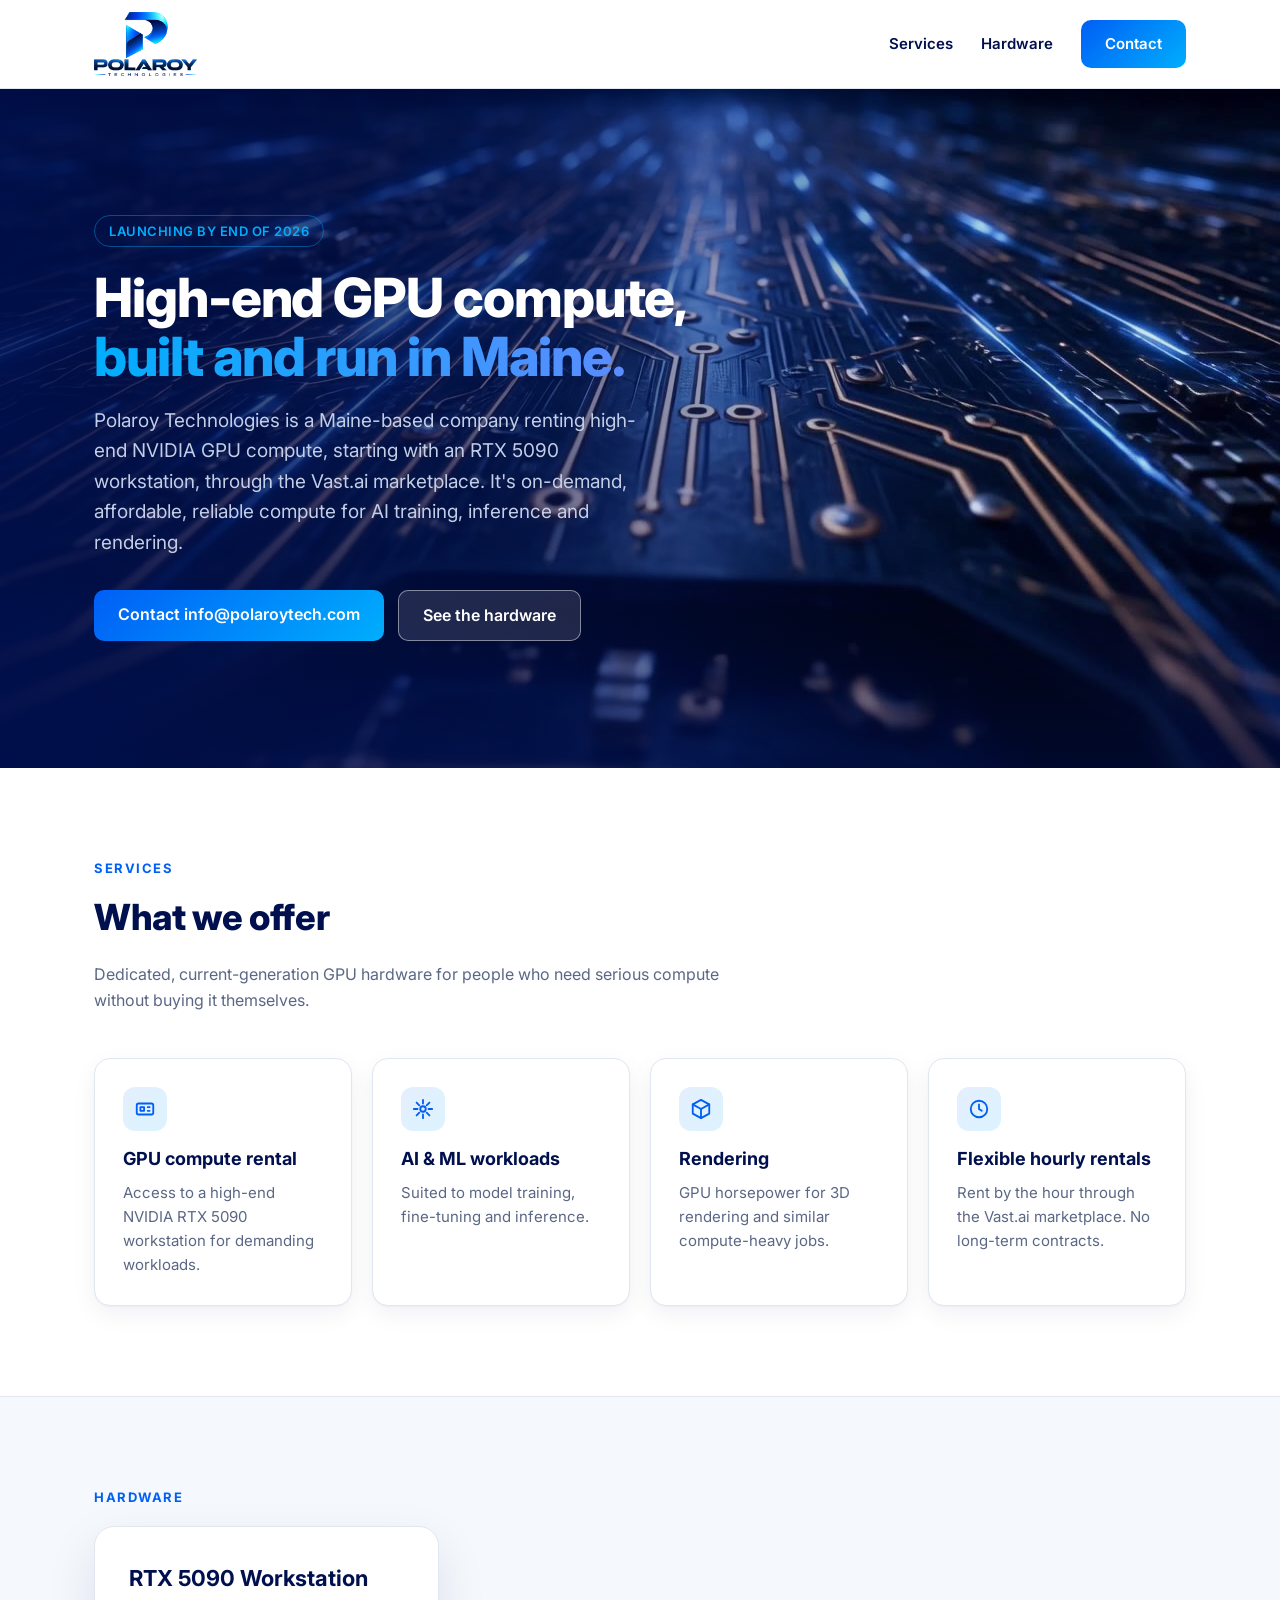
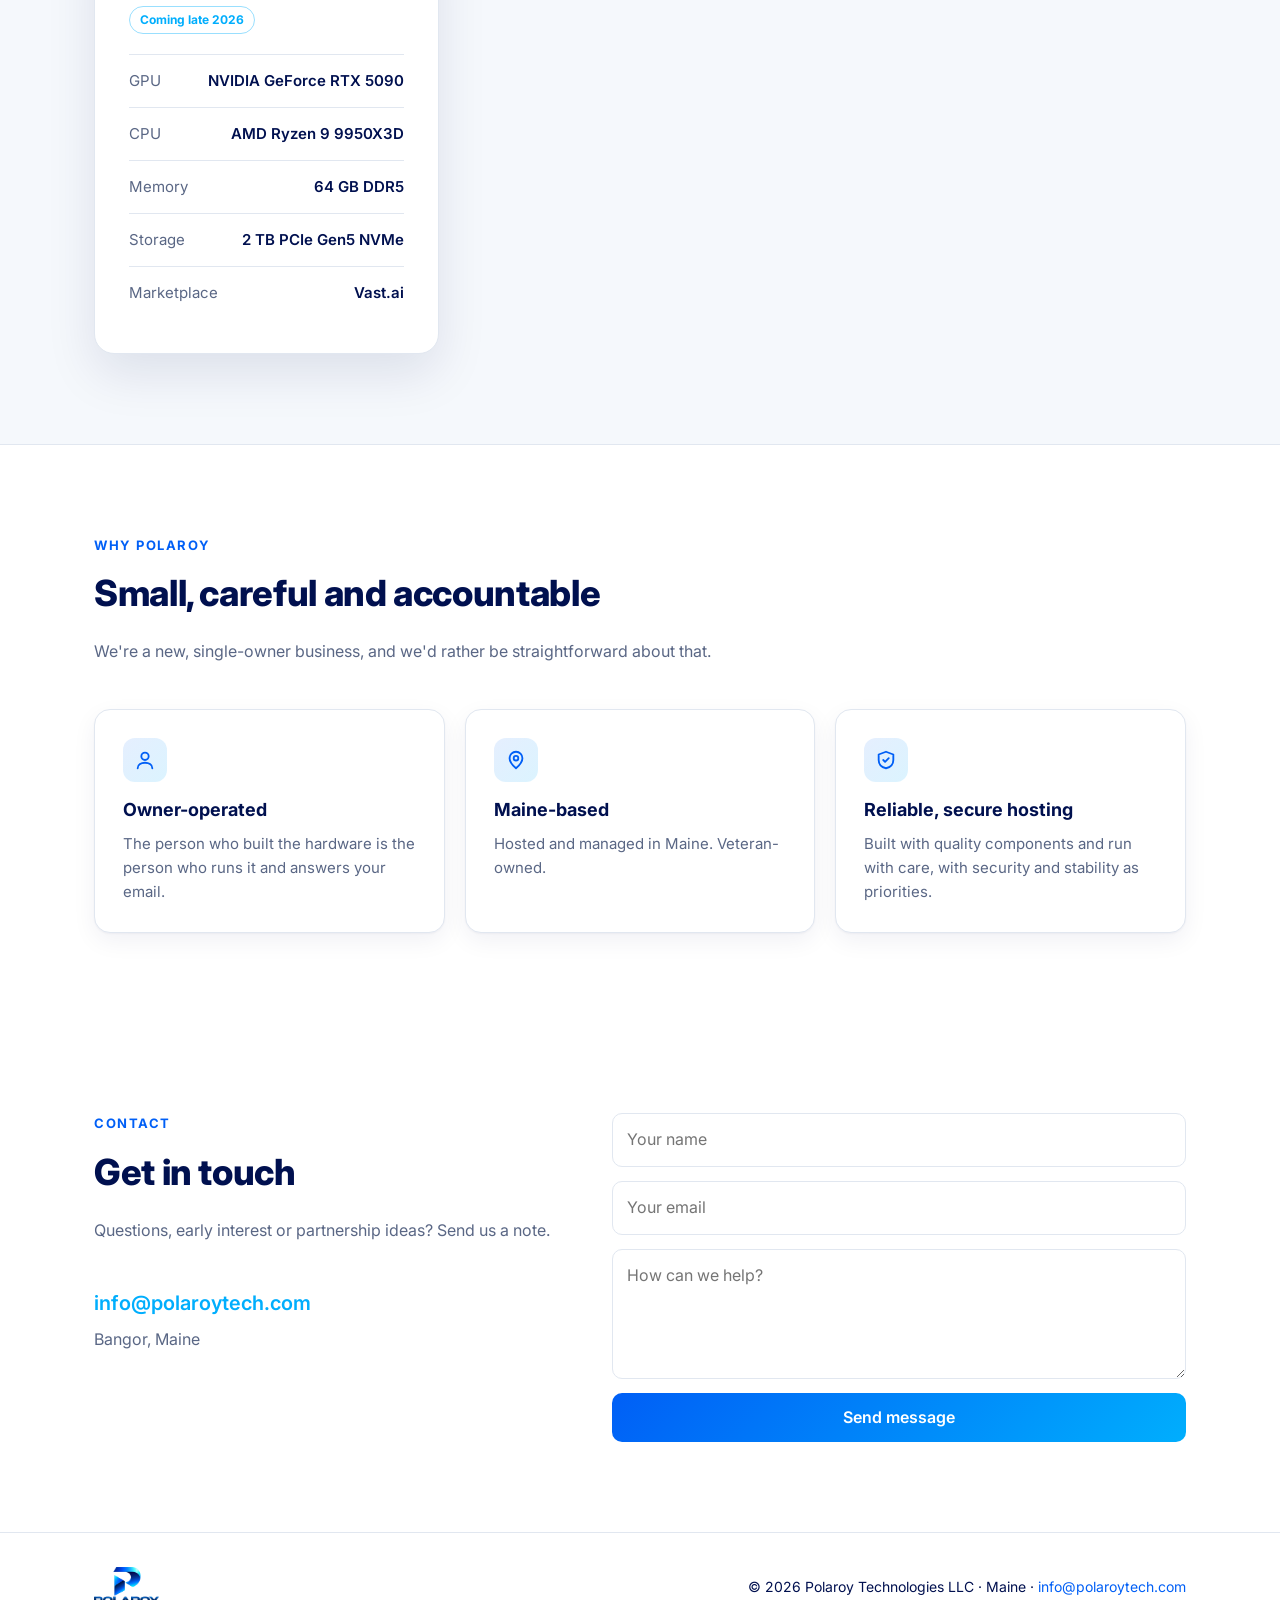
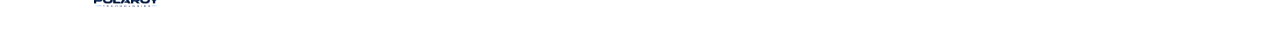
==== index.html @ cebc5dff "Update Polaroy site layout and add original logo. Refresh the header, mobile hero, and Maine copy, a" ====
<!DOCTYPE html><html lang="en"><head><meta charset="utf-8"><meta name="viewport" content="width=device-width,initial-scale=1">
<title>Polaroy Technologies | GPU Compute Rental, Bangor, Maine</title>
<meta name="description" content="Polaroy Technologies LLC rents high-end NVIDIA GPU compute through Vast.ai. Launching late 2026. Bangor, Maine.">
<link rel="icon" type="image/png" href="favicon.png">
<link href="https://fonts.googleapis.com/css2?family=Inter:wght@400;500;600;700;800&display=swap" rel="stylesheet">
<style>
:root{--navy:#00104F;--blue:#005FF6;--cyan:#00AEFD;--bg:#FFFFFF;--alt:#F5F8FC;--panel:#FFFFFF;--line:#E1E7F0;--text:#1A2440;--muted:#5A6785;--shadow:0 1px 2px rgba(0,16,79,.04),0 8px 24px rgba(0,16,79,.06)}
*{box-sizing:border-box;margin:0;padding:0}html{scroll-behavior:smooth}
body{font-family:Inter,system-ui,-apple-system,Segoe UI,Roboto,sans-serif;background:var(--bg);color:var(--text);line-height:1.6}
a{color:var(--cyan);text-decoration:none}.wrap{max-width:1140px;margin:0 auto;padding:0 24px}
header{background:#fff;position:sticky;top:0;z-index:10;box-shadow:0 2px 20px rgba(0,0,0,.3)}
header .wrap{display:flex;align-items:center;justify-content:space-between;height:88px}
header img{height:64px;width:auto;display:block}nav a{color:var(--navy);font-weight:600;margin-left:28px;font-size:15px}
nav a.btn{color:#fff}
.btn{display:inline-block;background:linear-gradient(135deg,var(--blue),var(--cyan));color:#fff;padding:12px 24px;border-radius:10px;font-weight:600}
.btn.ghost{background:transparent;border:1px solid var(--line);color:var(--text)}


.pill{display:inline-block;border:1px solid rgba(0,174,253,.4);color:var(--cyan);border-radius:99px;padding:5px 14px;font-size:13px;font-weight:600;letter-spacing:.04em;margin-bottom:22px}
h1{font-size:54px;line-height:1.08;font-weight:800;letter-spacing:-.02em;margin-bottom:20px}
h1 span{background:linear-gradient(90deg,var(--cyan),#5b8cff);-webkit-background-clip:text;background-clip:text;color:transparent}
.lead{font-size:19px;color:var(--muted);max-width:560px;margin-bottom:32px}.ctas{display:flex;gap:14px;flex-wrap:wrap}
.logocard{background:#fff;border-radius:24px;padding:40px;box-shadow:0 30px 80px rgba(0,95,246,.25)}.logocard img{width:100%;display:block}
section{padding:90px 0}.eyebrow{color:var(--blue);font-weight:700;font-size:13px;letter-spacing:.12em;text-transform:uppercase;margin-bottom:10px}
h2{color:var(--navy);font-size:36px;font-weight:800;letter-spacing:-.01em;margin-bottom:16px}.sub{color:var(--muted);max-width:640px;margin-bottom:44px}
.grid{display:grid;grid-template-columns:repeat(4,1fr);gap:20px}.grid3{grid-template-columns:repeat(3,1fr)}
.card{background:var(--panel);border:1px solid var(--line);border-radius:16px;padding:28px;box-shadow:var(--shadow)}
.card h3{color:var(--navy);font-size:18px;margin:14px 0 8px}.card p{color:var(--muted);font-size:15px}
.ico{width:44px;height:44px;border-radius:12px;background:linear-gradient(135deg,rgba(0,95,246,.10),rgba(0,174,253,.14));display:grid;place-items:center}
.ico svg{width:22px;height:22px;stroke:var(--blue);fill:none;stroke-width:2;stroke-linecap:round;stroke-linejoin:round}
.alt{background:var(--alt);border-top:1px solid var(--line);border-bottom:1px solid var(--line)}
.fleet{display:grid;grid-template-columns:repeat(auto-fill,minmax(340px,1fr));gap:28px;margin-top:18px}.spec{display:grid;grid-template-columns:.9fr 1.1fr;gap:48px;align-items:center}
.speccard{background:#fff;border:1px solid var(--line);border-radius:20px;padding:34px;box-shadow:0 20px 50px rgba(0,16,79,.10)}
.speccard .top{display:flex;flex-wrap:wrap;gap:10px;justify-content:space-between;align-items:center;margin-bottom:20px}
.speccard h3{font-size:22px}.tag{font-size:12px;font-weight:700;color:var(--cyan);border:1px solid rgba(0,174,253,.4);padding:3px 10px;border-radius:99px}
.row{display:flex;justify-content:space-between;padding:14px 0;border-top:1px solid var(--line);font-size:15px}.row b{font-weight:600}.row span{color:var(--muted)}
.about{display:grid;grid-template-columns:1fr 1fr;gap:48px}.about p{color:var(--muted);margin-bottom:14px}
.contact{display:grid;grid-template-columns:.9fr 1.1fr;gap:48px}
form{display:grid;gap:14px}input,textarea{width:100%;background:var(--panel);border:1px solid var(--line);color:var(--text);border-radius:10px;padding:13px 14px;font:inherit}
textarea{min-height:130px;resize:vertical}input:focus,textarea:focus{outline:none;border-color:var(--cyan)}
button{border:0;cursor:pointer;font:inherit}
footer{background:#fff;color:var(--navy);padding:34px 0}footer .wrap{display:flex;justify-content:space-between;align-items:center;gap:20px;flex-wrap:wrap}
footer img{height:40px}footer p{font-size:14px}footer a{color:var(--blue)}
@media(max-width:900px){.spec,.about,.contact{grid-template-columns:1fr}.grid{grid-template-columns:1fr 1fr}.logocard{max-width:420px}h1{font-size:40px}nav a:not(.btn){display:none}}
@media(max-width:560px){.grid,.grid3{grid-template-columns:1fr}h1{font-size:34px}h2{color:var(--navy);font-size:28px}section{padding:64px 0}header img{height:52px}.logocard{padding:26px}footer .wrap{flex-direction:column;text-align:center}}
.hero{position:relative;overflow:hidden;min-height:680px;display:flex;align-items:center;padding:80px 0;background:#050B1F}
.hv{position:absolute;inset:0;width:100%;height:100%;object-fit:cover;object-position:70% center}
.ov{position:absolute;inset:0;background:linear-gradient(90deg,rgba(5,11,31,.96) 0%,rgba(5,11,31,.82) 38%,rgba(5,11,31,.25) 75%,rgba(5,11,31,.1)),linear-gradient(0deg,#050B1F 0%,transparent 25%)}
.hc{position:relative;z-index:1;width:100%}.hc .lead{color:#C3CEE6}.hc h1{max-width:640px}
.logochip{display:table;background:#fff;border-radius:14px;padding:10px 16px;margin-bottom:22px;box-shadow:0 10px 30px rgba(0,0,0,.35)}.logochip img{height:56px;display:block}
.btn.ghost{background:rgba(5,11,31,.4)}
@media(max-width:900px){.hero{min-height:620px}.ov{background:linear-gradient(0deg,rgba(5,11,31,.97) 0%,rgba(5,11,31,.85) 55%,rgba(5,11,31,.45) 100%)}}
@media(max-width:560px){.hero{min-height:640px;align-items:flex-end;padding:56px 0 48px}.logochip img{height:44px}}
.btn.ghost{border-color:var(--line);color:var(--navy);background:#fff}
.hero .btn.ghost{background:rgba(255,255,255,.12);border-color:rgba(255,255,255,.45);color:#fff}
.hero h1{color:#fff}.hero{color:#fff}
.logochip{background:transparent;box-shadow:none;padding:0}
.speccard h3{color:var(--navy)}.row b{color:var(--navy)}
input,textarea{background:#fff}footer{border-top:1px solid var(--line)}header{box-shadow:0 1px 0 var(--line),0 4px 20px rgba(0,16,79,.05)}
.ov{background:linear-gradient(90deg,rgba(0,16,79,.88) 0%,rgba(0,16,79,.6) 40%,rgba(0,16,79,.1) 80%),linear-gradient(0deg,rgba(0,16,79,.5) 0%,transparent 30%)!important}
@media(max-width:900px){.ov{background:linear-gradient(0deg,rgba(0,16,79,.92) 0%,rgba(0,16,79,.7) 60%,rgba(0,16,79,.35) 100%)!important}}
@media(max-width:760px){header .wrap{height:72px}header img{height:52px}
.hero{display:block;min-height:0;padding:0;background:#050B1F}
.hv{position:relative;inset:auto;display:block;width:100%;height:auto;aspect-ratio:16/9;object-position:center}
.ov{display:none!important}.hero>.wrap,.hero .wrap{position:relative;padding-top:32px;padding-bottom:44px}}
</style></head><body>
<header><div class="wrap"><a href="#top"><img src="polaroy_logo_tight.png" alt="Polaroy Technologies"></a>
<nav><a href="#services">Services</a><a href="#hardware">Hardware</a><a class="btn" href="#contact">Contact</a></nav></div></header>
<main id="top">
<section class="hero"><video class="hv" autoplay muted loop playsinline preload="auto" poster="media/hero_electron.jpg" aria-hidden="true"><source src="media/hero_electron.mp4" type="video/mp4"></video><div class="ov"></div>
<div class="wrap hc">
<div class="pill">LAUNCHING BY END OF 2026</div>
<h1>High-end GPU compute, <span>built and run in Maine.</span></h1>
<p class="lead">Polaroy Technologies is a Maine-based company renting high-end NVIDIA GPU compute, starting with an RTX 5090 workstation, through the Vast.ai marketplace. It's on-demand, affordable, reliable compute for AI training, inference and rendering.</p>
<div class="ctas"><a class="btn" href="mailto:info@polaroytech.com?subject=Polaroy%20GPU%20compute%20inquiry">Contact info@polaroytech.com</a><a class="btn ghost" href="#hardware">See the hardware</a></div>
</div></section>

<section id="services"><div class="wrap"><div class="eyebrow">Services</div><h2>What we offer</h2>
<p class="sub">Dedicated, current-generation GPU hardware for people who need serious compute without buying it themselves.</p>
<div class="grid">
<div class="card"><div class="ico"><svg viewBox="0 0 24 24"><rect x="3" y="6" width="18" height="12" rx="2"/><path d="M7 10h4v4H7zM15 10h2M15 14h2"/></svg></div><h3>GPU compute rental</h3><p>Access to a high-end NVIDIA RTX 5090 workstation for demanding workloads.</p></div>
<div class="card"><div class="ico"><svg viewBox="0 0 24 24"><circle cx="12" cy="12" r="3"/><path d="M12 2v4M12 18v4M2 12h4M18 12h4M5 5l3 3M16 16l3 3M5 19l3-3M16 8l3-3"/></svg></div><h3>AI &amp; ML workloads</h3><p>Suited to model training, fine-tuning and inference.</p></div>
<div class="card"><div class="ico"><svg viewBox="0 0 24 24"><path d="M12 2l9 5v10l-9 5-9-5V7z"/><path d="M12 22V12M21 7l-9 5-9-5"/></svg></div><h3>Rendering</h3><p>GPU horsepower for 3D rendering and similar compute-heavy jobs.</p></div>
<div class="card"><div class="ico"><svg viewBox="0 0 24 24"><circle cx="12" cy="12" r="9"/><path d="M12 7v5l3 2"/></svg></div><h3>Flexible hourly rentals</h3><p>Rent by the hour through the Vast.ai marketplace. No long-term contracts.</p></div>
</div></div></section>

<section id="hardware" class="alt"><div class="wrap"><div class="eyebrow">Hardware</div>
<!-- FLEET: copy one .speccard block to add another machine -->
<div class="fleet">
<div class="speccard"><div class="top"><h3>RTX 5090 Workstation</h3><span class="tag">Coming late 2026</span></div>
<div class="row"><span>GPU</span><b>NVIDIA GeForce RTX 5090</b></div>
<div class="row"><span>CPU</span><b>AMD Ryzen 9 9950X3D</b></div>
<div class="row"><span>Memory</span><b>64 GB DDR5</b></div>
<div class="row"><span>Storage</span><b>2 TB PCIe Gen5 NVMe</b></div>
<div class="row"><span>Marketplace</span><b>Vast.ai</b></div></div>
</div></div></section>

<section><div class="wrap"><div class="eyebrow">Why Polaroy</div><h2>Small, careful and accountable</h2><p class="sub">We're a new, single-owner business, and we'd rather be straightforward about that.</p>
<div class="grid grid3">
<div class="card"><div class="ico"><svg viewBox="0 0 24 24"><circle cx="12" cy="8" r="4"/><path d="M4 21c0-4 4-6 8-6s8 2 8 6"/></svg></div><h3>Owner-operated</h3><p>The person who built the hardware is the person who runs it and answers your email.</p></div>
<div class="card"><div class="ico"><svg viewBox="0 0 24 24"><path d="M12 21s-7-6-7-11a7 7 0 0114 0c0 5-7 11-7 11z"/><circle cx="12" cy="10" r="2.5"/></svg></div><h3>Maine-based</h3><p>Hosted and managed in Maine. Veteran-owned.</p></div>
<div class="card"><div class="ico"><svg viewBox="0 0 24 24"><path d="M12 3l8 3v6c0 5-3.5 8-8 9-4.5-1-8-4-8-9V6z"/><path d="M9 12l2 2 4-4"/></svg></div><h3>Reliable, secure hosting</h3><p>Built with quality components and run with care, with security and stability as priorities.</p></div>
</div></div></section>


<section id="contact"><div class="wrap contact"><div><div class="eyebrow">Contact</div><h2>Get in touch</h2>
<p class="sub">Questions, early interest or partnership ideas? Send us a note.</p>
<p><a href="mailto:info@polaroytech.com" style="font-size:20px;font-weight:600">info@polaroytech.com</a></p>
<p style="color:var(--muted);margin-top:8px">Bangor, Maine</p></div>
<form id="cf"><input id="n" placeholder="Your name" required><input id="e" type="email" placeholder="Your email" required><textarea id="m" placeholder="How can we help?" required></textarea>
<button class="btn" type="submit">Send message</button></form></div></section>
</main>
<footer><div class="wrap"><img src="polaroy_logo_tight.png" alt="Polaroy Technologies"><p>© 2026 Polaroy Technologies LLC · Maine · <a href="mailto:info@polaroytech.com">info@polaroytech.com</a></p></div></footer>
<script>document.getElementById('cf').addEventListener('submit',function(ev){ev.preventDefault();var n=document.getElementById('n').value,e=document.getElementById('e').value,m=document.getElementById('m').value;
location.href='mailto:info@polaroytech.com?subject='+encodeURIComponent('Website inquiry from '+n)+'&body='+encodeURIComponent(m+'\n\n'+n+' ('+e+')');});</script>
<script>(function(){var v=document.querySelector('.hv');if(!v)return;v.muted=true;v.setAttribute('muted','');function go(){var p=v.play();if(p&&p.catch)p.catch(function(){});}function arm(){['touchstart','click','scroll'].forEach(function(e){window.addEventListener(e,function f(){go();window.removeEventListener(e,f);},{passive:true});});}var p=v.play&&v.play();if(p&&p.catch)p.catch(arm);else if(!p)arm();})();</script>
</body></html>
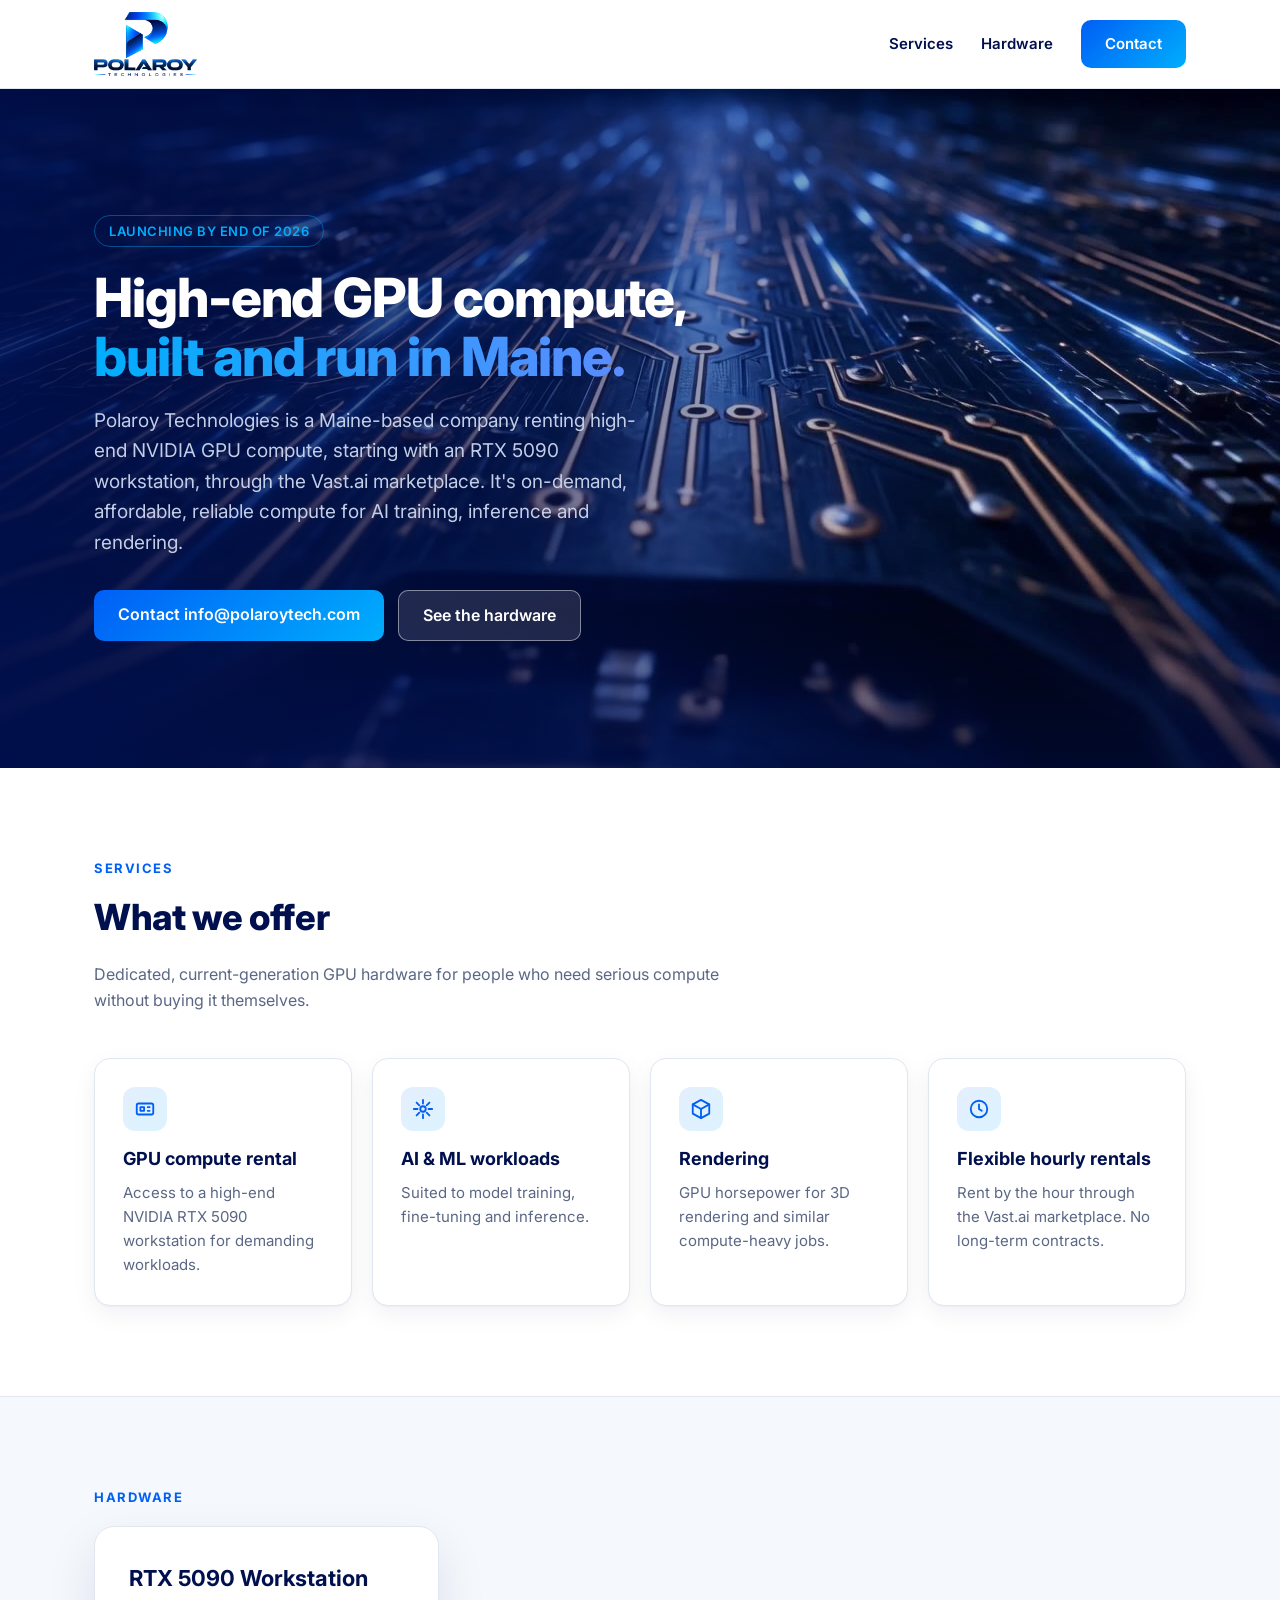
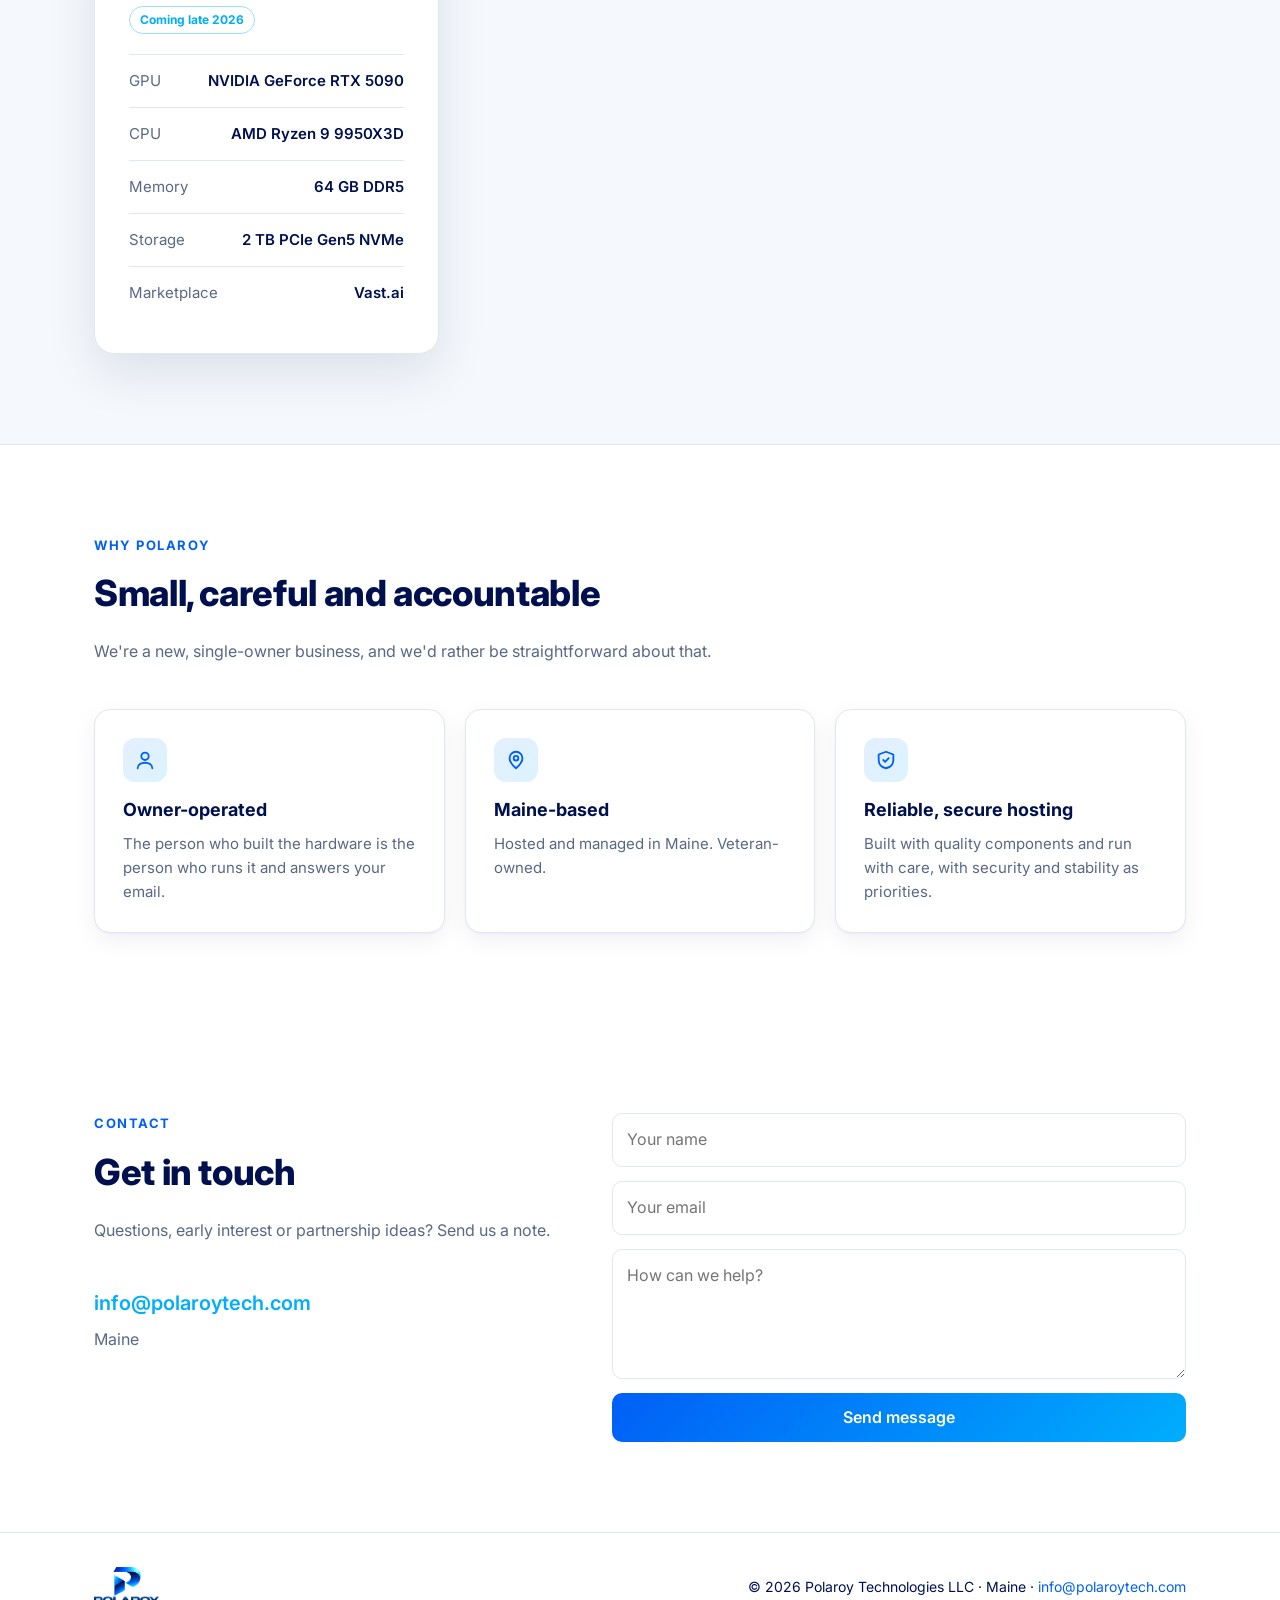
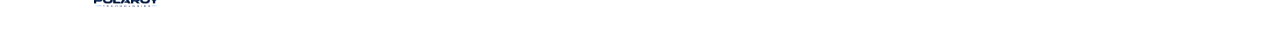
==== commit 736c6468: "Remove remaining Bangor mentions from the site. Drop Bangor from the page title, meta description, a" ====
--- a/index.html
+++ b/index.html
@@ -1,6 +1,6 @@
 <!DOCTYPE html><html lang="en"><head><meta charset="utf-8"><meta name="viewport" content="width=device-width,initial-scale=1">
-<title>Polaroy Technologies | GPU Compute Rental, Bangor, Maine</title>
-<meta name="description" content="Polaroy Technologies LLC rents high-end NVIDIA GPU compute through Vast.ai. Launching late 2026. Bangor, Maine.">
+<title>Polaroy Technologies | GPU Compute Rental, Maine</title>
+<meta name="description" content="Polaroy Technologies LLC rents high-end NVIDIA GPU compute through Vast.ai. Launching late 2026. Maine.">
 <link rel="icon" type="image/png" href="favicon.png">
 <link href="https://fonts.googleapis.com/css2?family=Inter:wght@400;500;600;700;800&display=swap" rel="stylesheet">
 <style>
@@ -106,7 +106,7 @@
 <section id="contact"><div class="wrap contact"><div><div class="eyebrow">Contact</div><h2>Get in touch</h2>
 <p class="sub">Questions, early interest or partnership ideas? Send us a note.</p>
 <p><a href="mailto:info@polaroytech.com" style="font-size:20px;font-weight:600">info@polaroytech.com</a></p>
-<p style="color:var(--muted);margin-top:8px">Bangor, Maine</p></div>
+<p style="color:var(--muted);margin-top:8px">Maine</p></div>
 <form id="cf"><input id="n" placeholder="Your name" required><input id="e" type="email" placeholder="Your email" required><textarea id="m" placeholder="How can we help?" required></textarea>
 <button class="btn" type="submit">Send message</button></form></div></section>
 </main>
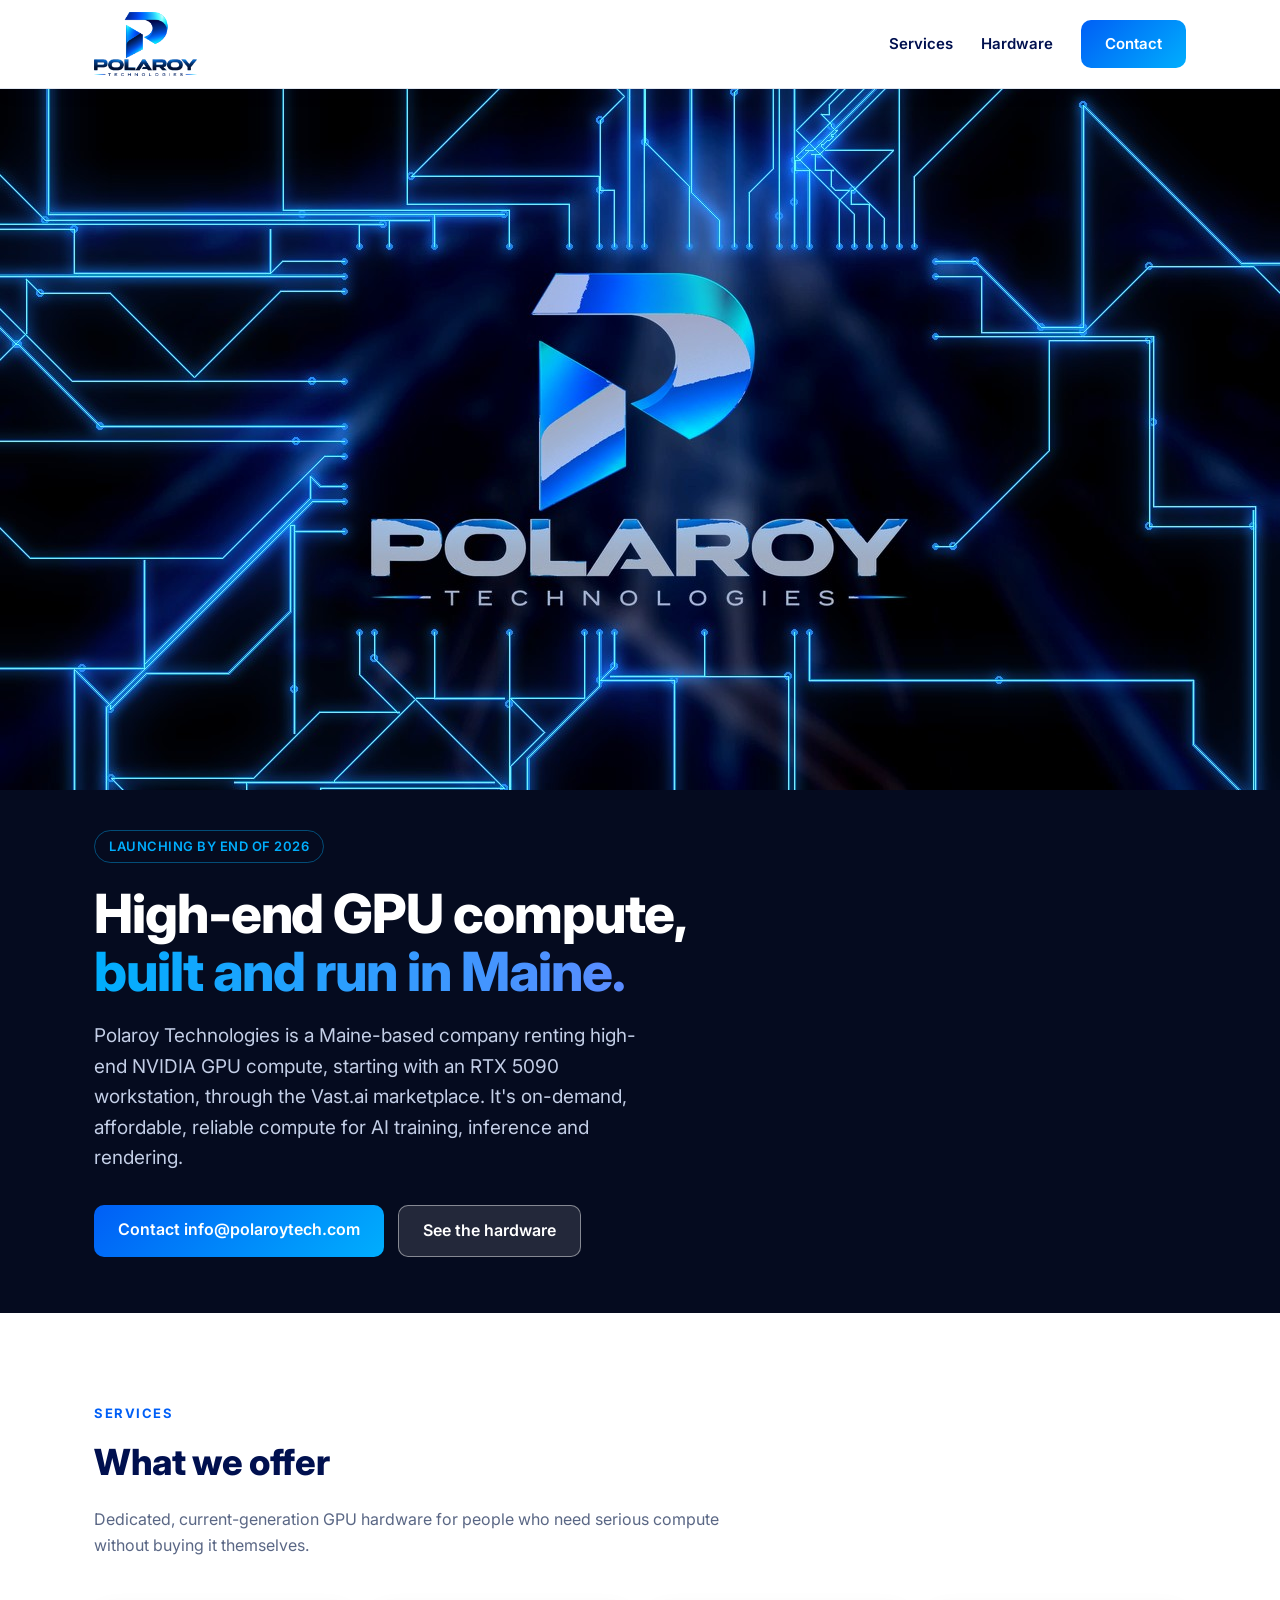
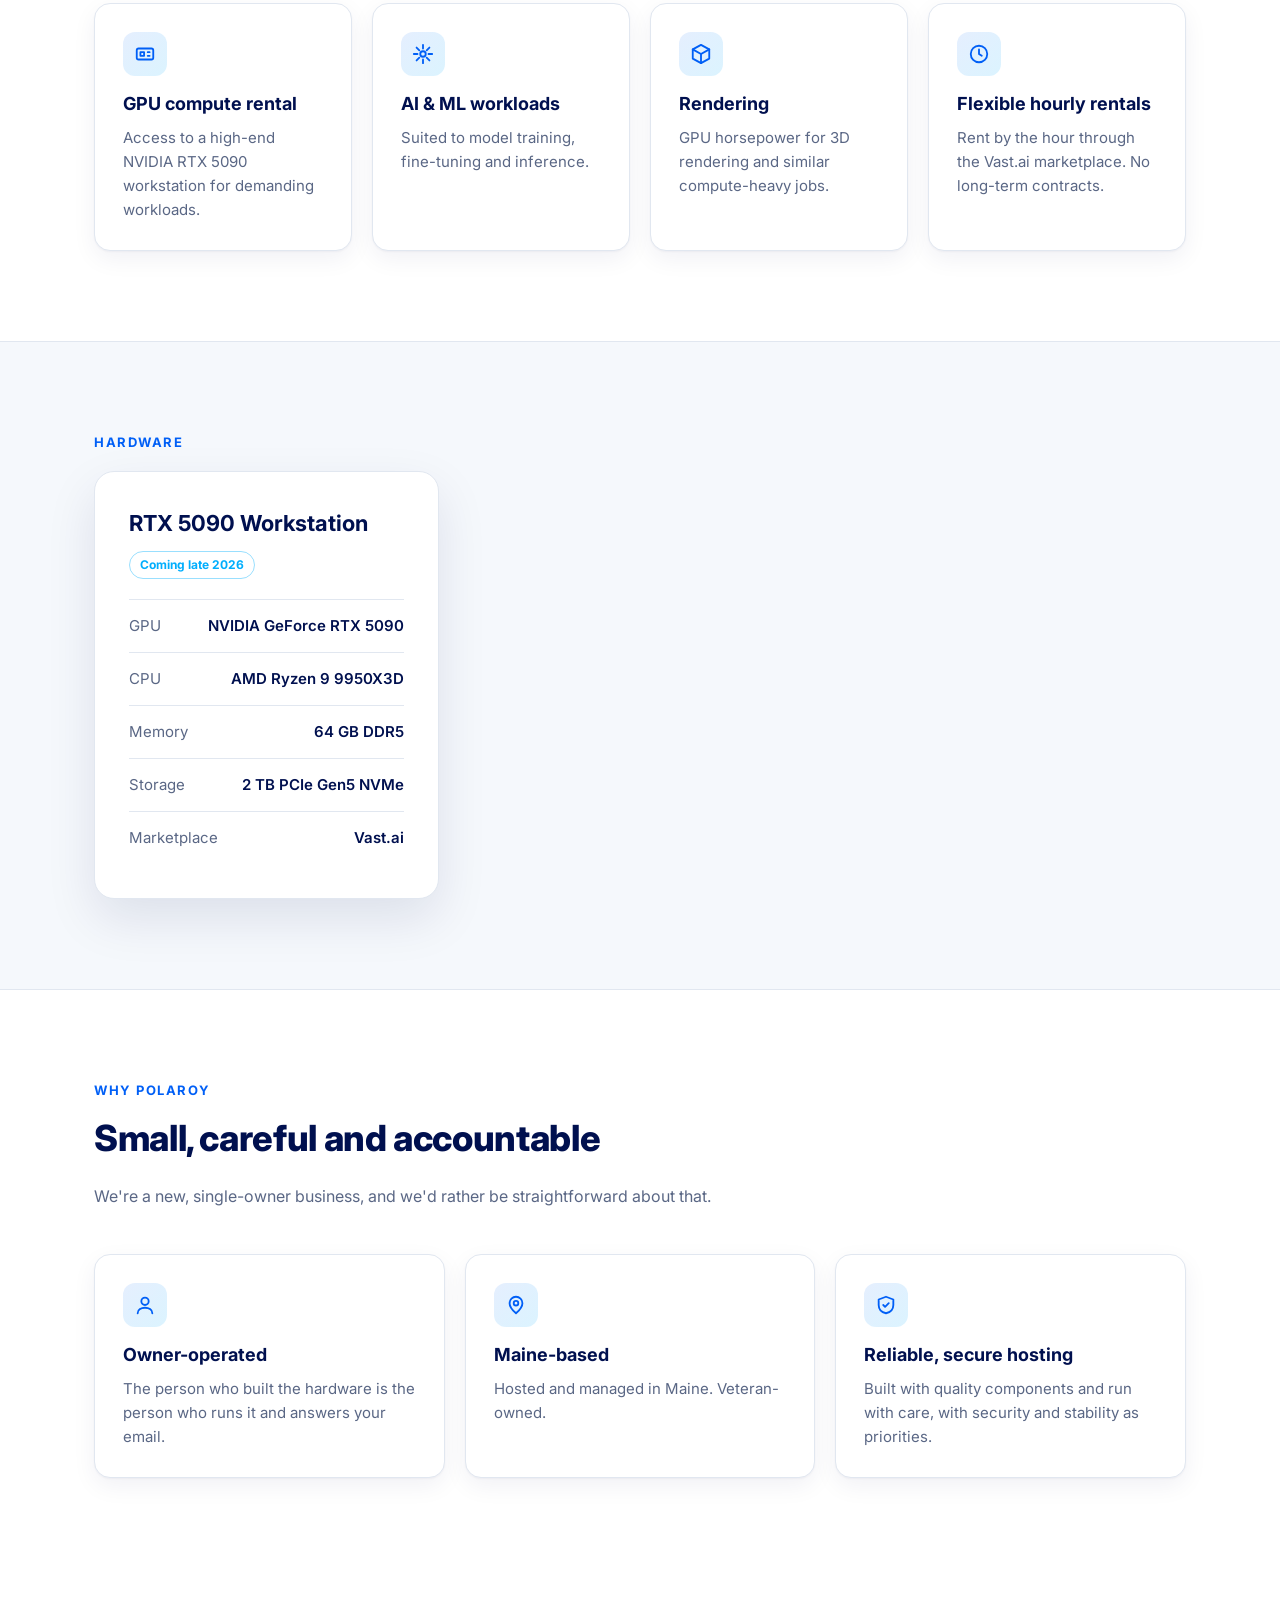
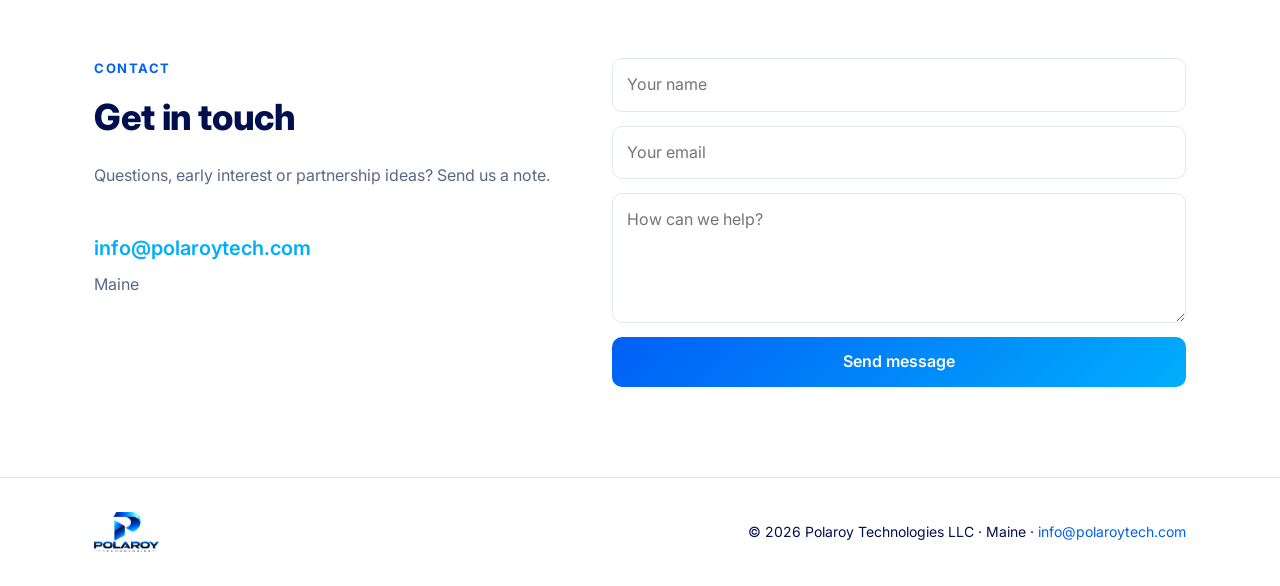
==== commit 8ad6bcd0: "Replace the site with the approved hero bundle. Switch the hero to media/hero_combined, keep only th" ====
--- a/index.html
+++ b/index.html
@@ -63,11 +63,15 @@
 .hero{display:block;min-height:0;padding:0;background:#050B1F}
 .hv{position:relative;inset:auto;display:block;width:100%;height:auto;aspect-ratio:16/9;object-position:center}
 .ov{display:none!important}.hero>.wrap,.hero .wrap{position:relative;padding-top:32px;padding-bottom:44px}}
+/* circuit hero: video band on top at all widths so text never covers the centered logo */
+.hero{display:block;min-height:0;padding:0;background:#050B1F}
+.hv{position:relative;inset:auto;display:block;width:100%;height:auto;max-height:78vh;aspect-ratio:16/9;object-fit:cover;object-position:center}
+.ov{display:none!important}.hero>.wrap,.hero .wrap{position:relative;padding-top:40px;padding-bottom:56px}
 </style></head><body>
 <header><div class="wrap"><a href="#top"><img src="polaroy_logo_tight.png" alt="Polaroy Technologies"></a>
 <nav><a href="#services">Services</a><a href="#hardware">Hardware</a><a class="btn" href="#contact">Contact</a></nav></div></header>
 <main id="top">
-<section class="hero"><video class="hv" autoplay muted loop playsinline preload="auto" poster="media/hero_electron.jpg" aria-hidden="true"><source src="media/hero_electron.mp4" type="video/mp4"></video><div class="ov"></div>
+<section class="hero"><video class="hv" autoplay muted playsinline preload="auto" poster="media/hero_combined.jpg" aria-hidden="true"><source src="media/hero_combined.mp4" type="video/mp4"></video><div class="ov"></div>
 <div class="wrap hc">
 <div class="pill">LAUNCHING BY END OF 2026</div>
 <h1>High-end GPU compute, <span>built and run in Maine.</span></h1>
@@ -113,5 +117,5 @@
 <footer><div class="wrap"><img src="polaroy_logo_tight.png" alt="Polaroy Technologies"><p>© 2026 Polaroy Technologies LLC · Maine · <a href="mailto:info@polaroytech.com">info@polaroytech.com</a></p></div></footer>
 <script>document.getElementById('cf').addEventListener('submit',function(ev){ev.preventDefault();var n=document.getElementById('n').value,e=document.getElementById('e').value,m=document.getElementById('m').value;
 location.href='mailto:info@polaroytech.com?subject='+encodeURIComponent('Website inquiry from '+n)+'&body='+encodeURIComponent(m+'\n\n'+n+' ('+e+')');});</script>
-<script>(function(){var v=document.querySelector('.hv');if(!v)return;v.muted=true;v.setAttribute('muted','');function go(){var p=v.play();if(p&&p.catch)p.catch(function(){});}function arm(){['touchstart','click','scroll'].forEach(function(e){window.addEventListener(e,function f(){go();window.removeEventListener(e,f);},{passive:true});});}var p=v.play&&v.play();if(p&&p.catch)p.catch(arm);else if(!p)arm();})();</script>
+<script>(function(){var v=document.querySelector('.hv');if(!v)return;v.muted=true;v.setAttribute('muted','');function go(){var p=v.play();if(p&&p.catch)p.catch(function(){});}function arm(){['touchstart','click','scroll'].forEach(function(e){window.addEventListener(e,function f(){go();window.removeEventListener(e,f);},{passive:true});});}v.loop=false;v.removeAttribute('loop');v.addEventListener('ended',function(){try{v.pause();if(v.duration)v.currentTime=v.duration-0.001;}catch(e){}});var p=v.play&&v.play();if(p&&p.catch)p.catch(arm);else if(!p)arm();})();</script>
 </body></html>
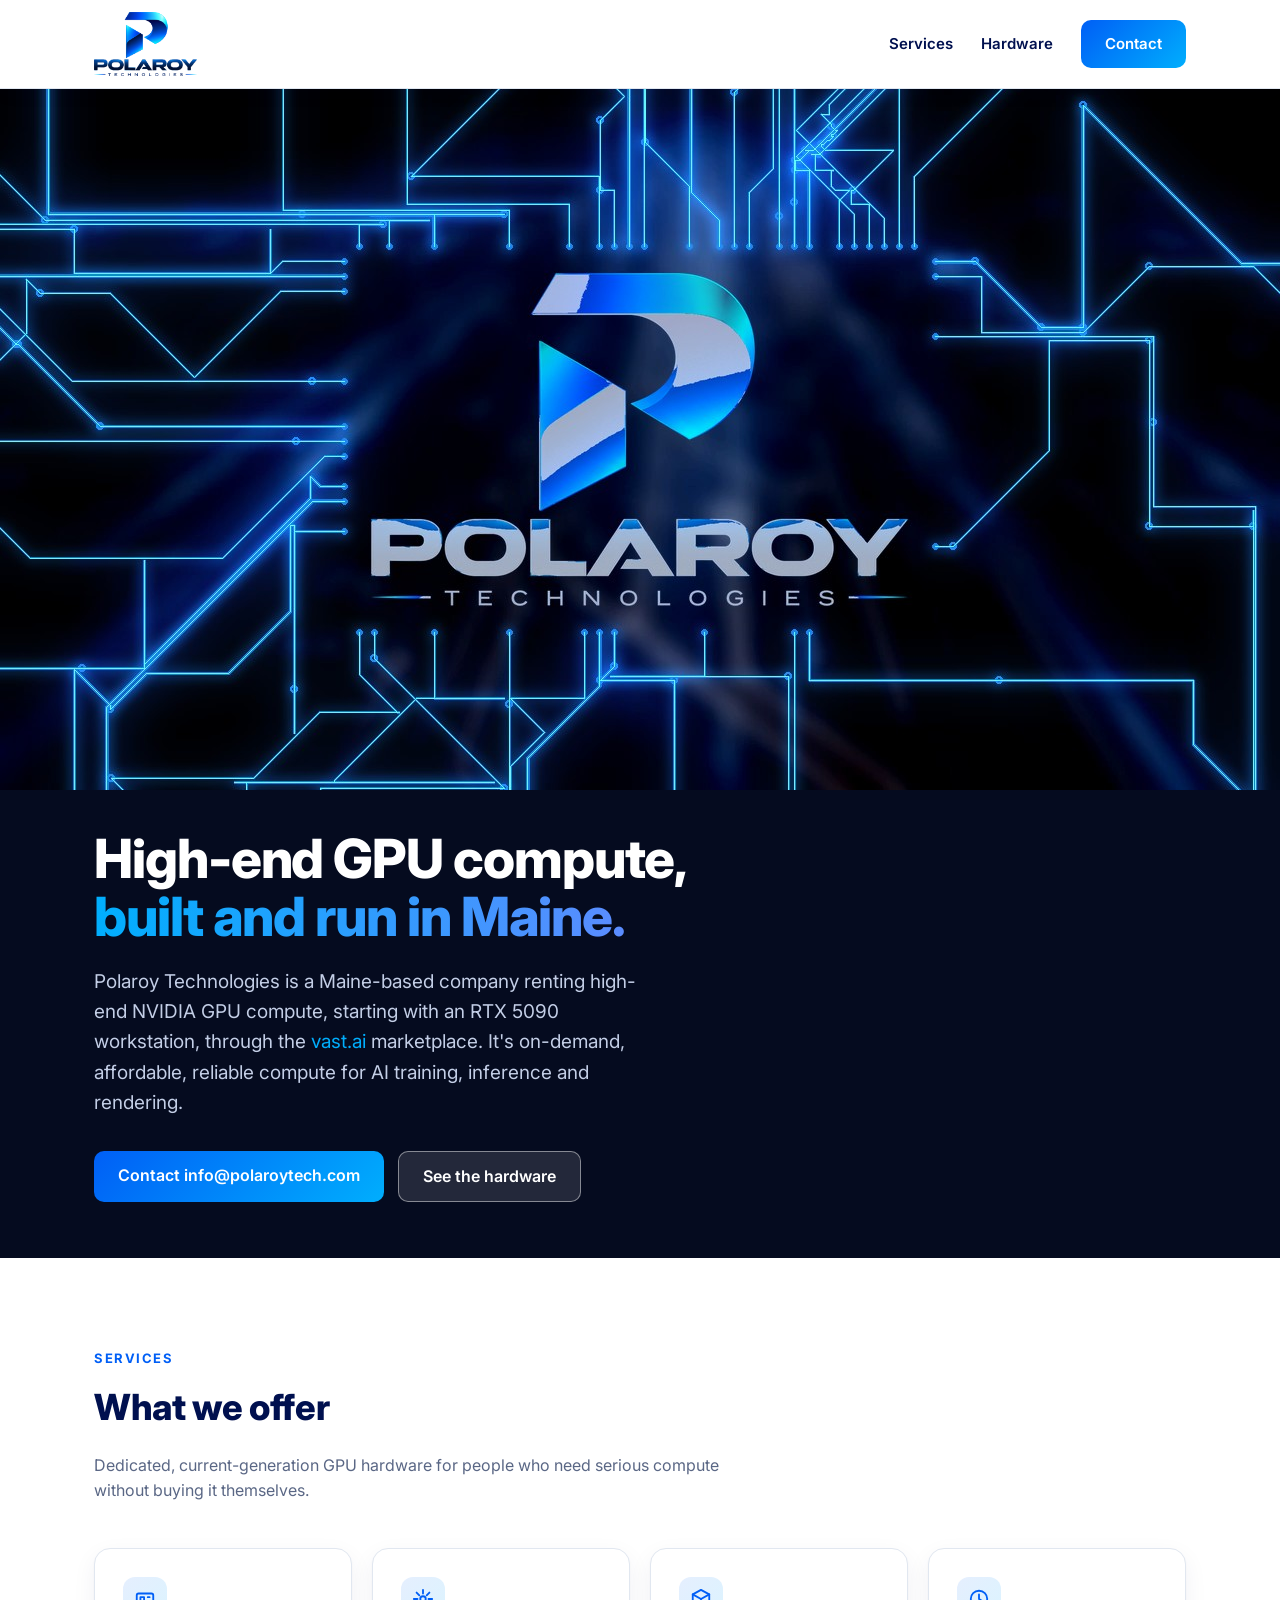
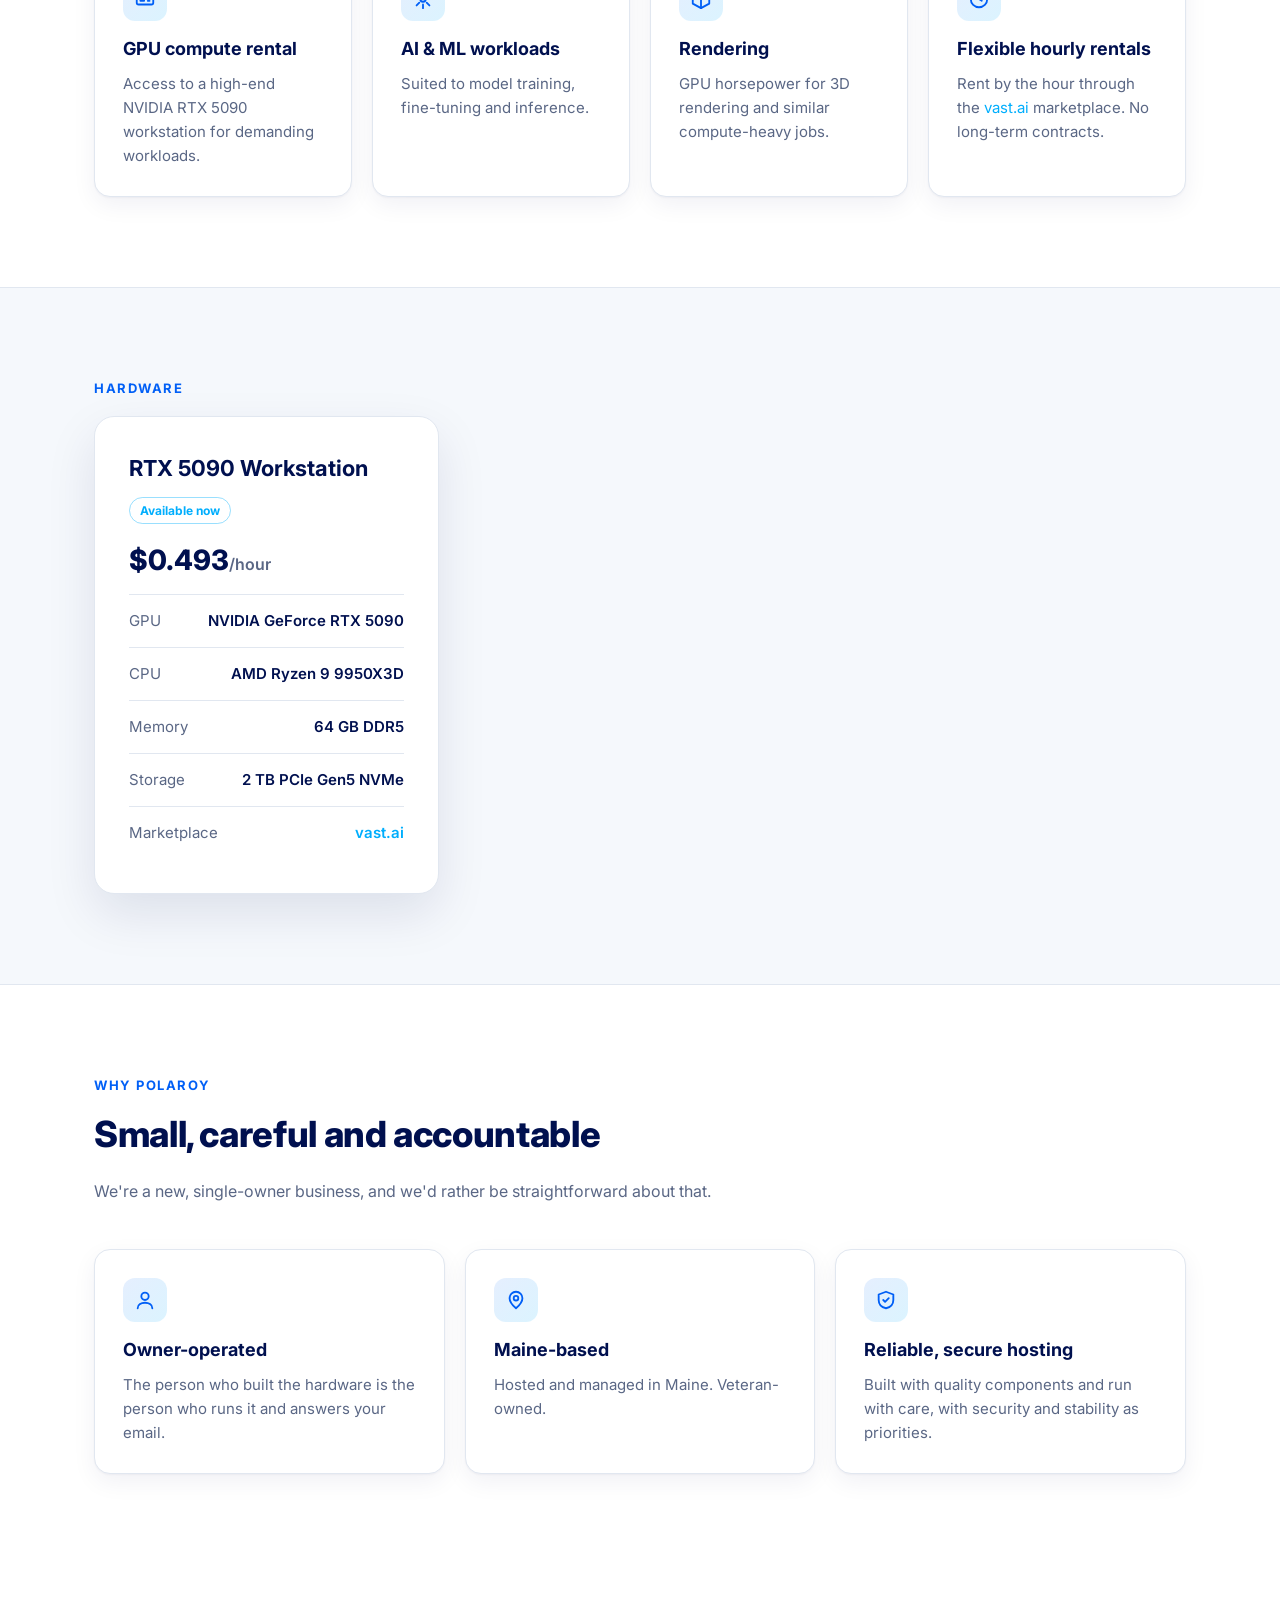
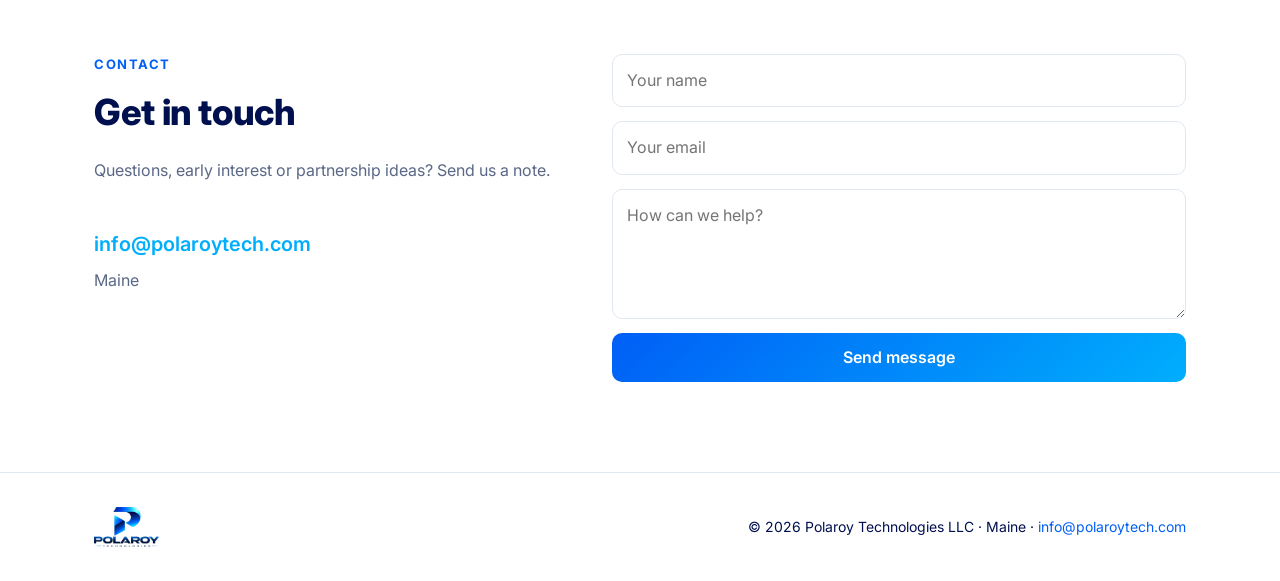
==== commit 89edf1dd: "Show the RTX 5090 workstation as available now and link to its vast.ai listing" ====
--- a/index.html
+++ b/index.html
@@ -1,6 +1,14 @@
 <!DOCTYPE html><html lang="en"><head><meta charset="utf-8"><meta name="viewport" content="width=device-width,initial-scale=1">
 <title>Polaroy Technologies | GPU Compute Rental, Maine</title>
-<meta name="description" content="Polaroy Technologies LLC rents high-end NVIDIA GPU compute through Vast.ai. Launching late 2026. Maine.">
+<meta name="description" content="Polaroy Technologies LLC rents high-end NVIDIA GPU compute through vast.ai. Maine.">
+<link rel="canonical" href="https://polaroytech.com/">
+<meta name="robots" content="index,follow">
+<meta property="og:type" content="website"><meta property="og:url" content="https://polaroytech.com/">
+<meta property="og:title" content="Polaroy Technologies | GPU Compute Rental, Maine">
+<meta property="og:description" content="Polaroy Technologies LLC rents high-end NVIDIA GPU compute through vast.ai. Maine.">
+<meta property="og:image" content="https://polaroytech.com/polaroy_logo_tight.png">
+<meta name="twitter:card" content="summary_large_image">
+<script type="application/ld+json">{"@context":"https://schema.org","@type":"Organization","name":"Polaroy Technologies LLC","url":"https://polaroytech.com/","logo":"https://polaroytech.com/polaroy_logo_tight.png"}</script>
 <link rel="icon" type="image/png" href="favicon.png">
 <link href="https://fonts.googleapis.com/css2?family=Inter:wght@400;500;600;700;800&display=swap" rel="stylesheet">
 <style>
@@ -73,9 +81,8 @@
 <main id="top">
 <section class="hero"><video class="hv" autoplay muted playsinline preload="auto" poster="media/hero_combined.jpg" aria-hidden="true"><source src="media/hero_combined.mp4" type="video/mp4"></video><div class="ov"></div>
 <div class="wrap hc">
-<div class="pill">LAUNCHING BY END OF 2026</div>
 <h1>High-end GPU compute, <span>built and run in Maine.</span></h1>
-<p class="lead">Polaroy Technologies is a Maine-based company renting high-end NVIDIA GPU compute, starting with an RTX 5090 workstation, through the Vast.ai marketplace. It's on-demand, affordable, reliable compute for AI training, inference and rendering.</p>
+<p class="lead">Polaroy Technologies is a Maine-based company renting high-end NVIDIA GPU compute, starting with an RTX 5090 workstation, through the <a href="https://cloud.vast.ai/create/?machineId=156929&amp;isOfferVerified=false&amp;isOfferAvailable=false" target="_blank" rel="noopener">vast.ai</a> marketplace. It's on-demand, affordable, reliable compute for AI training, inference and rendering.</p>
 <div class="ctas"><a class="btn" href="mailto:info@polaroytech.com?subject=Polaroy%20GPU%20compute%20inquiry">Contact info@polaroytech.com</a><a class="btn ghost" href="#hardware">See the hardware</a></div>
 </div></section>
 
@@ -85,18 +92,19 @@
 <div class="card"><div class="ico"><svg viewBox="0 0 24 24"><rect x="3" y="6" width="18" height="12" rx="2"/><path d="M7 10h4v4H7zM15 10h2M15 14h2"/></svg></div><h3>GPU compute rental</h3><p>Access to a high-end NVIDIA RTX 5090 workstation for demanding workloads.</p></div>
 <div class="card"><div class="ico"><svg viewBox="0 0 24 24"><circle cx="12" cy="12" r="3"/><path d="M12 2v4M12 18v4M2 12h4M18 12h4M5 5l3 3M16 16l3 3M5 19l3-3M16 8l3-3"/></svg></div><h3>AI &amp; ML workloads</h3><p>Suited to model training, fine-tuning and inference.</p></div>
 <div class="card"><div class="ico"><svg viewBox="0 0 24 24"><path d="M12 2l9 5v10l-9 5-9-5V7z"/><path d="M12 22V12M21 7l-9 5-9-5"/></svg></div><h3>Rendering</h3><p>GPU horsepower for 3D rendering and similar compute-heavy jobs.</p></div>
-<div class="card"><div class="ico"><svg viewBox="0 0 24 24"><circle cx="12" cy="12" r="9"/><path d="M12 7v5l3 2"/></svg></div><h3>Flexible hourly rentals</h3><p>Rent by the hour through the Vast.ai marketplace. No long-term contracts.</p></div>
+<div class="card"><div class="ico"><svg viewBox="0 0 24 24"><circle cx="12" cy="12" r="9"/><path d="M12 7v5l3 2"/></svg></div><h3>Flexible hourly rentals</h3><p>Rent by the hour through the <a href="https://cloud.vast.ai/create/?machineId=156929&amp;isOfferVerified=false&amp;isOfferAvailable=false" target="_blank" rel="noopener">vast.ai</a> marketplace. No long-term contracts.</p></div>
 </div></div></section>
 
 <section id="hardware" class="alt"><div class="wrap"><div class="eyebrow">Hardware</div>
 <!-- FLEET: copy one .speccard block to add another machine -->
 <div class="fleet">
-<div class="speccard"><div class="top"><h3>RTX 5090 Workstation</h3><span class="tag">Coming late 2026</span></div>
+<div class="speccard"><div class="top"><h3>RTX 5090 Workstation</h3><span class="tag">Available now</span></div>
+<p style="font-size:28px;line-height:1.15;font-weight:800;color:var(--navy);margin:0 0 18px"><a href="https://cloud.vast.ai/create/?machineId=156929&amp;isOfferVerified=false&amp;isOfferAvailable=false" target="_blank" rel="noopener" style="color:inherit">$0.493<span style="font-size:16px;font-weight:600;color:var(--muted)">/hour</span></a></p>
 <div class="row"><span>GPU</span><b>NVIDIA GeForce RTX 5090</b></div>
 <div class="row"><span>CPU</span><b>AMD Ryzen 9 9950X3D</b></div>
 <div class="row"><span>Memory</span><b>64 GB DDR5</b></div>
 <div class="row"><span>Storage</span><b>2 TB PCIe Gen5 NVMe</b></div>
-<div class="row"><span>Marketplace</span><b>Vast.ai</b></div></div>
+<div class="row"><span>Marketplace</span><b><a href="https://cloud.vast.ai/create/?machineId=156929&amp;isOfferVerified=false&amp;isOfferAvailable=false" target="_blank" rel="noopener">vast.ai</a></b></div></div>
 </div></div></section>
 
 <section><div class="wrap"><div class="eyebrow">Why Polaroy</div><h2>Small, careful and accountable</h2><p class="sub">We're a new, single-owner business, and we'd rather be straightforward about that.</p>
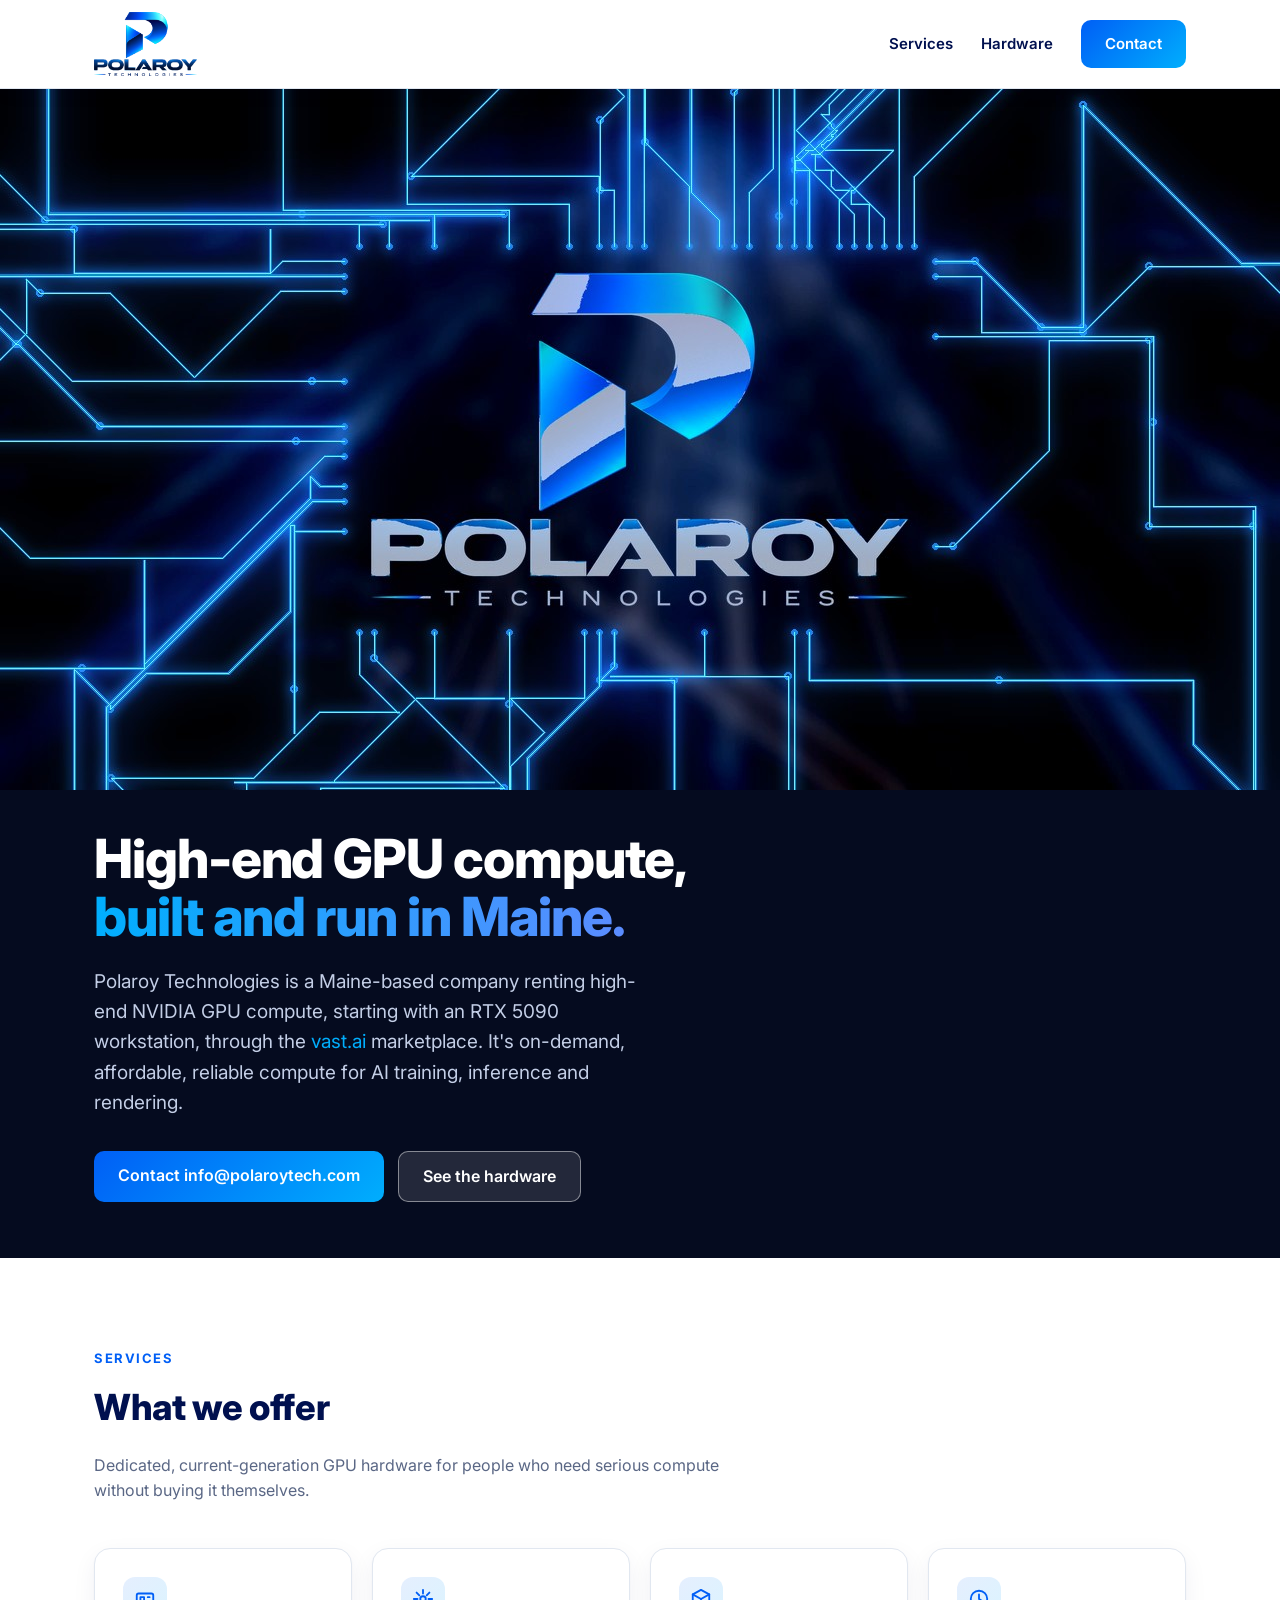
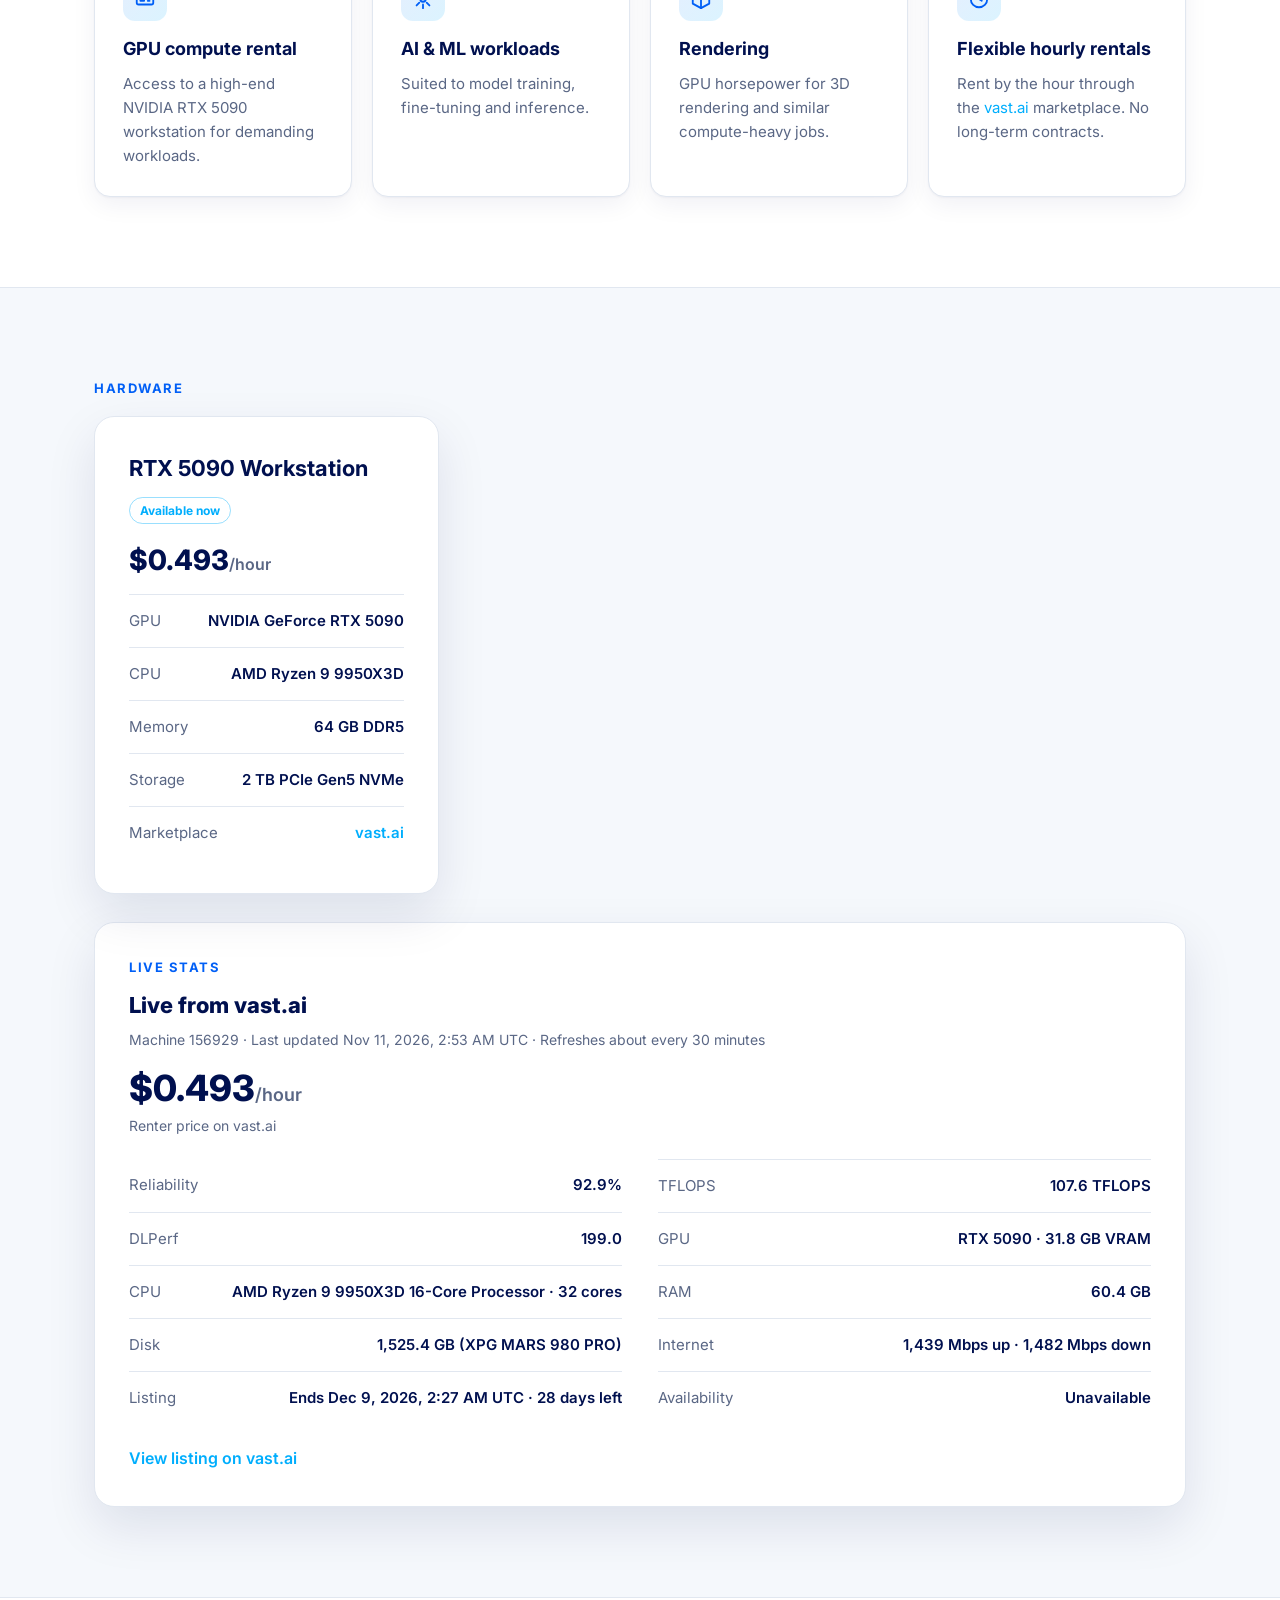
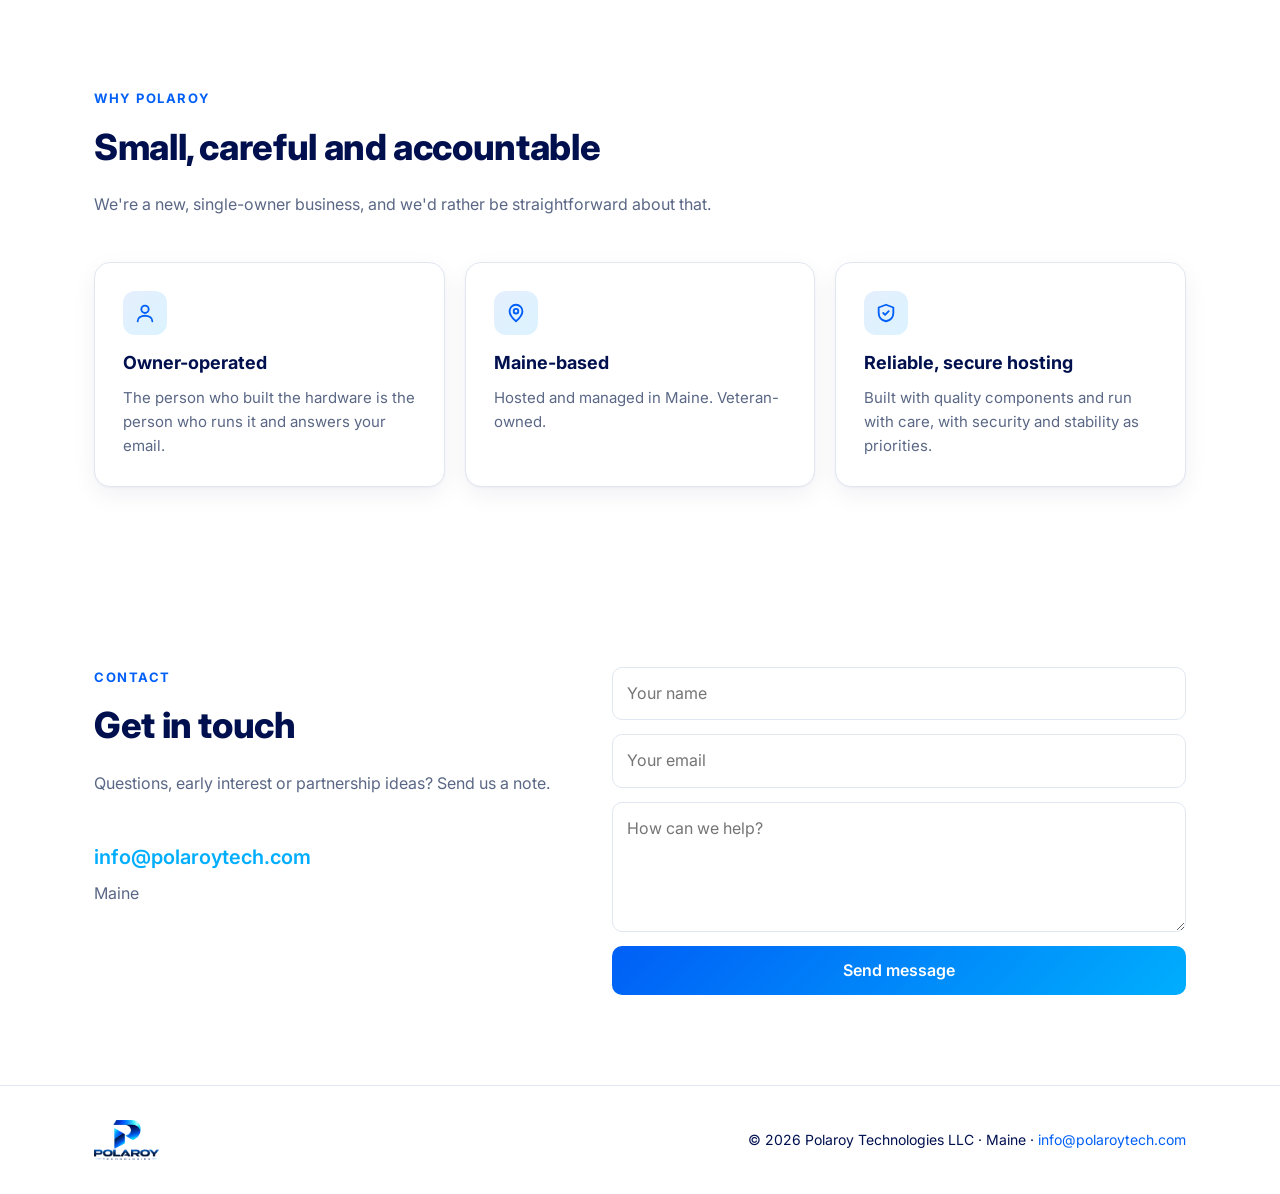
==== commit dae2859c: "Add a Live from vast.ai stats block for machine 156929 Schedule a GitHub Action every 30 minutes to " ====
--- a/index.html
+++ b/index.html
@@ -75,6 +75,19 @@
 .hero{display:block;min-height:0;padding:0;background:#050B1F}
 .hv{position:relative;inset:auto;display:block;width:100%;height:auto;max-height:78vh;aspect-ratio:16/9;object-fit:cover;object-position:center}
 .ov{display:none!important}.hero>.wrap,.hero .wrap{position:relative;padding-top:40px;padding-bottom:56px}
+
+.live-vast{margin-top:28px;background:#fff;border:1px solid var(--line);border-radius:20px;padding:34px;box-shadow:0 20px 50px rgba(0,16,79,.10)}
+.live-vast h3{color:var(--navy);font-size:22px;font-weight:800;margin:0 0 6px}
+.live-meta{color:var(--muted);font-size:14px;margin:0 0 18px}
+.live-price{font-size:36px;line-height:1.1;font-weight:800;color:var(--navy);margin:0 0 6px}
+.live-price a{color:inherit}
+.live-price span{font-size:18px;font-weight:600;color:var(--muted)}
+.live-price-note{color:var(--muted);font-size:14px;margin:0 0 22px}
+.live-grid{display:grid;grid-template-columns:1fr 1fr;gap:0 36px}
+.live-vast .row:first-child{border-top:0}
+.live-link{margin-top:22px}
+.live-link a{font-weight:600}
+@media(max-width:700px){.live-grid{grid-template-columns:1fr}.live-price{font-size:30px}}
 </style></head><body>
 <header><div class="wrap"><a href="#top"><img src="polaroy_logo_tight.png" alt="Polaroy Technologies"></a>
 <nav><a href="#services">Services</a><a href="#hardware">Hardware</a><a class="btn" href="#contact">Contact</a></nav></div></header>
@@ -105,7 +118,30 @@
 <div class="row"><span>Memory</span><b>64 GB DDR5</b></div>
 <div class="row"><span>Storage</span><b>2 TB PCIe Gen5 NVMe</b></div>
 <div class="row"><span>Marketplace</span><b><a href="https://cloud.vast.ai/create/?machineId=156929&amp;isOfferVerified=false&amp;isOfferAvailable=false" target="_blank" rel="noopener">vast.ai</a></b></div></div>
-</div></div></section>
+</div>
+
+<div class="live-vast" id="live-vast">
+<div class="eyebrow">Live stats</div>
+<h3>Live from vast.ai</h3>
+<p class="live-meta">Machine 156929 · Last updated <time id="vast-updated" datetime="2026-11-11T02:53:28+00:00">Nov 11, 2026, 2:53 AM UTC</time> · Refreshes about every 30 minutes</p>
+<p class="live-price"><a id="vast-price-link" href="https://cloud.vast.ai/create/?machineId=156929&amp;isOfferVerified=false&amp;isOfferAvailable=false" target="_blank" rel="noopener">$0.493<span>/hour</span></a></p>
+<p class="live-price-note">Renter price on vast.ai</p>
+<div class="live-grid">
+<div class="row"><span>Reliability</span><b data-vast="reliability">92.9%</b></div>
+<div class="row"><span>TFLOPS</span><b data-vast="tflops">107.6 TFLOPS</b></div>
+<div class="row"><span>DLPerf</span><b data-vast="dlperf">199.0</b></div>
+<div class="row"><span>GPU</span><b data-vast="gpu">RTX 5090 · 31.8 GB VRAM</b></div>
+<div class="row"><span>CPU</span><b data-vast="cpu">AMD Ryzen 9 9950X3D 16-Core Processor · 32 cores</b></div>
+<div class="row"><span>RAM</span><b data-vast="ram">60.4 GB</b></div>
+<div class="row"><span>Disk</span><b data-vast="disk">1,525.4 GB (XPG MARS 980 PRO)</b></div>
+<div class="row"><span>Internet</span><b data-vast="net">1,439 Mbps up · 1,482 Mbps down</b></div>
+<div class="row"><span>Listing</span><b data-vast="listing">Ends Dec 9, 2026, 2:27 AM UTC · 28 days left</b></div>
+<div class="row"><span>Availability</span><b data-vast="availability">Unavailable</b></div>
+</div>
+<p class="live-link"><a id="vast-listing-link" href="https://cloud.vast.ai/create/?machineId=156929&amp;isOfferVerified=false&amp;isOfferAvailable=false" target="_blank" rel="noopener">View listing on vast.ai</a></p>
+</div>
+<script type="application/json" id="vast-live-fallback">{"machine_id":156929,"listing_url":"https://cloud.vast.ai/create/?machineId=156929&isOfferVerified=false&isOfferAvailable=false","price_per_hour":0.4933333333333333,"reliability":0.9292969,"tflops":107.58143999999999,"dlperf":199.020874517,"gpu_name":"RTX 5090","gpu_ram_mb":32607,"cpu_name":"AMD Ryzen 9 9950X3D 16-Core Processor","cpu_cores":32,"ram_mb":61881,"disk_gb":1525.4,"disk_name":"XPG MARS 980 PRO","inet_up_mbps":1439.0,"inet_down_mbps":1481.9,"listing_end":"2026-12-09T02:27:59+00:00","duration_seconds":2417670.2429151535,"rentable":false,"rented":false,"availability":"Unavailable","last_updated":"2026-11-11T02:53:28+00:00"}</script>
+</div></section>
 
 <section><div class="wrap"><div class="eyebrow">Why Polaroy</div><h2>Small, careful and accountable</h2><p class="sub">We're a new, single-owner business, and we'd rather be straightforward about that.</p>
 <div class="grid grid3">
@@ -126,4 +162,124 @@
 <script>document.getElementById('cf').addEventListener('submit',function(ev){ev.preventDefault();var n=document.getElementById('n').value,e=document.getElementById('e').value,m=document.getElementById('m').value;
 location.href='mailto:info@polaroytech.com?subject='+encodeURIComponent('Website inquiry from '+n)+'&body='+encodeURIComponent(m+'\n\n'+n+' ('+e+')');});</script>
 <script>(function(){var v=document.querySelector('.hv');if(!v)return;v.muted=true;v.setAttribute('muted','');function go(){var p=v.play();if(p&&p.catch)p.catch(function(){});}function arm(){['touchstart','click','scroll'].forEach(function(e){window.addEventListener(e,function f(){go();window.removeEventListener(e,f);},{passive:true});});}v.loop=false;v.removeAttribute('loop');v.addEventListener('ended',function(){try{v.pause();if(v.duration)v.currentTime=v.duration-0.001;}catch(e){}});var p=v.play&&v.play();if(p&&p.catch)p.catch(arm);else if(!p)arm();})();</script>
+
+<script>
+(function(){
+  var REFRESH_MS = 30 * 60 * 1000;
+  var fallbackEl = document.getElementById('vast-live-fallback');
+  var lastKnown = null;
+  try { lastKnown = fallbackEl ? JSON.parse(fallbackEl.textContent) : null; } catch (e) { lastKnown = null; }
+
+  function num(v){ return v == null || v === '' ? null : Number(v); }
+  function dash(v){ return (v == null || v === '') ? '—' : v; }
+  function fmtPrice(v){ v = num(v); return v == null || isNaN(v) ? '—' : '$' + v.toFixed(3); }
+  function fmtPct(v){ v = num(v); return v == null || isNaN(v) ? '—' : (v * 100).toFixed(1) + '%'; }
+  function fmtTflops(v){ v = num(v); return v == null || isNaN(v) ? '—' : v.toLocaleString(undefined, {maximumFractionDigits: 1, minimumFractionDigits: 1}) + ' TFLOPS'; }
+  function fmtDlperf(v){ v = num(v); return v == null || isNaN(v) ? '—' : v.toLocaleString(undefined, {maximumFractionDigits: 1, minimumFractionDigits: 1}); }
+  function fmtGbFromMb(v){ v = num(v); return v == null || isNaN(v) ? null : (v / 1024).toFixed(1) + ' GB'; }
+  function fmtDisk(gb, name){
+    gb = num(gb);
+    if (gb == null || isNaN(gb)) return '—';
+    var label = gb.toLocaleString(undefined, {maximumFractionDigits: 1, minimumFractionDigits: 1}) + ' GB';
+    return name ? label + ' (' + name + ')' : label;
+  }
+  function fmtNet(up, down){
+    up = num(up); down = num(down);
+    if ((up == null || isNaN(up)) && (down == null || isNaN(down))) return '—';
+    var a = (up == null || isNaN(up)) ? '—' : Math.round(up).toLocaleString() + ' Mbps up';
+    var b = (down == null || isNaN(down)) ? '—' : Math.round(down).toLocaleString() + ' Mbps down';
+    return a + ' · ' + b;
+  }
+  function parseIso(iso){
+    if (!iso) return null;
+    var d = new Date(iso);
+    return isNaN(d.getTime()) ? null : d;
+  }
+  function fmtUtc(iso){
+    var d = parseIso(iso);
+    if (!d) return '—';
+    var months = ['Jan','Feb','Mar','Apr','May','Jun','Jul','Aug','Sep','Oct','Nov','Dec'];
+    var h = d.getUTCHours();
+    var ampm = h >= 12 ? 'PM' : 'AM';
+    h = h % 12; if (h === 0) h = 12;
+    var min = String(d.getUTCMinutes()).padStart(2, '0');
+    return months[d.getUTCMonth()] + ' ' + d.getUTCDate() + ', ' + d.getUTCFullYear() + ', ' + h + ':' + min + ' ' + ampm + ' UTC';
+  }
+  function fmtListing(end, duration){
+    var parts = [];
+    if (end) parts.push('Ends ' + fmtUtc(end));
+    duration = num(duration);
+    if (duration != null && !isNaN(duration)) {
+      if (duration >= 86400) parts.push(Math.round(duration / 86400) + ' days left');
+      else parts.push(Math.round(duration / 3600) + ' hours left');
+    }
+    return parts.length ? parts.join(' · ') : '—';
+  }
+  function setText(sel, value){
+    var el = document.querySelector(sel);
+    if (el) el.textContent = dash(value);
+  }
+  function setHref(id, href){
+    var el = document.getElementById(id);
+    if (el && href) el.setAttribute('href', href);
+  }
+  function render(data){
+    if (!data) return;
+    lastKnown = data;
+    var priceEl = document.querySelector('#vast-price-link');
+    if (priceEl) {
+      priceEl.innerHTML = fmtPrice(data.price_per_hour) + '<span>/hour</span>';
+      if (data.listing_url) priceEl.setAttribute('href', data.listing_url);
+    }
+    var updated = document.getElementById('vast-updated');
+    if (updated) {
+      updated.textContent = fmtUtc(data.last_updated);
+      if (data.last_updated) updated.setAttribute('datetime', data.last_updated);
+    }
+    setText('[data-vast="reliability"]', fmtPct(data.reliability));
+    setText('[data-vast="tflops"]', fmtTflops(data.tflops));
+    setText('[data-vast="dlperf"]', fmtDlperf(data.dlperf));
+    var gpu = data.gpu_name || '';
+    var vram = fmtGbFromMb(data.gpu_ram_mb);
+    setText('[data-vast="gpu"]', gpu && vram ? gpu + ' · ' + vram + ' VRAM' : (gpu || (vram ? vram + ' VRAM' : '—')));
+    var cpu = data.cpu_name || '';
+    if (cpu && data.cpu_cores != null) cpu += ' · ' + data.cpu_cores + ' cores';
+    setText('[data-vast="cpu"]', cpu || '—');
+    setText('[data-vast="ram"]', fmtGbFromMb(data.ram_mb) || '—');
+    setText('[data-vast="disk"]', fmtDisk(data.disk_gb, data.disk_name));
+    setText('[data-vast="net"]', fmtNet(data.inet_up_mbps, data.inet_down_mbps));
+    setText('[data-vast="listing"]', fmtListing(data.listing_end, data.duration_seconds));
+    setText('[data-vast="availability"]', data.availability || '—');
+    setHref('vast-listing-link', data.listing_url);
+  }
+  function merge(base, incoming){
+    var out = {};
+    var src = base || {};
+    var next = incoming || {};
+    var keys = Object.keys(src).concat(Object.keys(next));
+    for (var i = 0; i < keys.length; i++) {
+      var k = keys[i];
+      if (out.hasOwnProperty(k)) continue;
+      var v = next[k];
+      out[k] = (v === undefined || v === null || v === '') ? src[k] : v;
+    }
+    return out;
+  }
+  function load(){
+    var url = 'vast-live.json?t=' + Date.now();
+    return fetch(url, {cache: 'no-store'}).then(function(res){
+      if (!res.ok) throw new Error('HTTP ' + res.status);
+      return res.json();
+    }).then(function(data){
+      render(merge(lastKnown, data));
+    }).catch(function(){
+      if (lastKnown) render(lastKnown);
+    });
+  }
+  render(lastKnown);
+  load();
+  setInterval(load, REFRESH_MS);
+})();
+</script>
+
 </body></html>
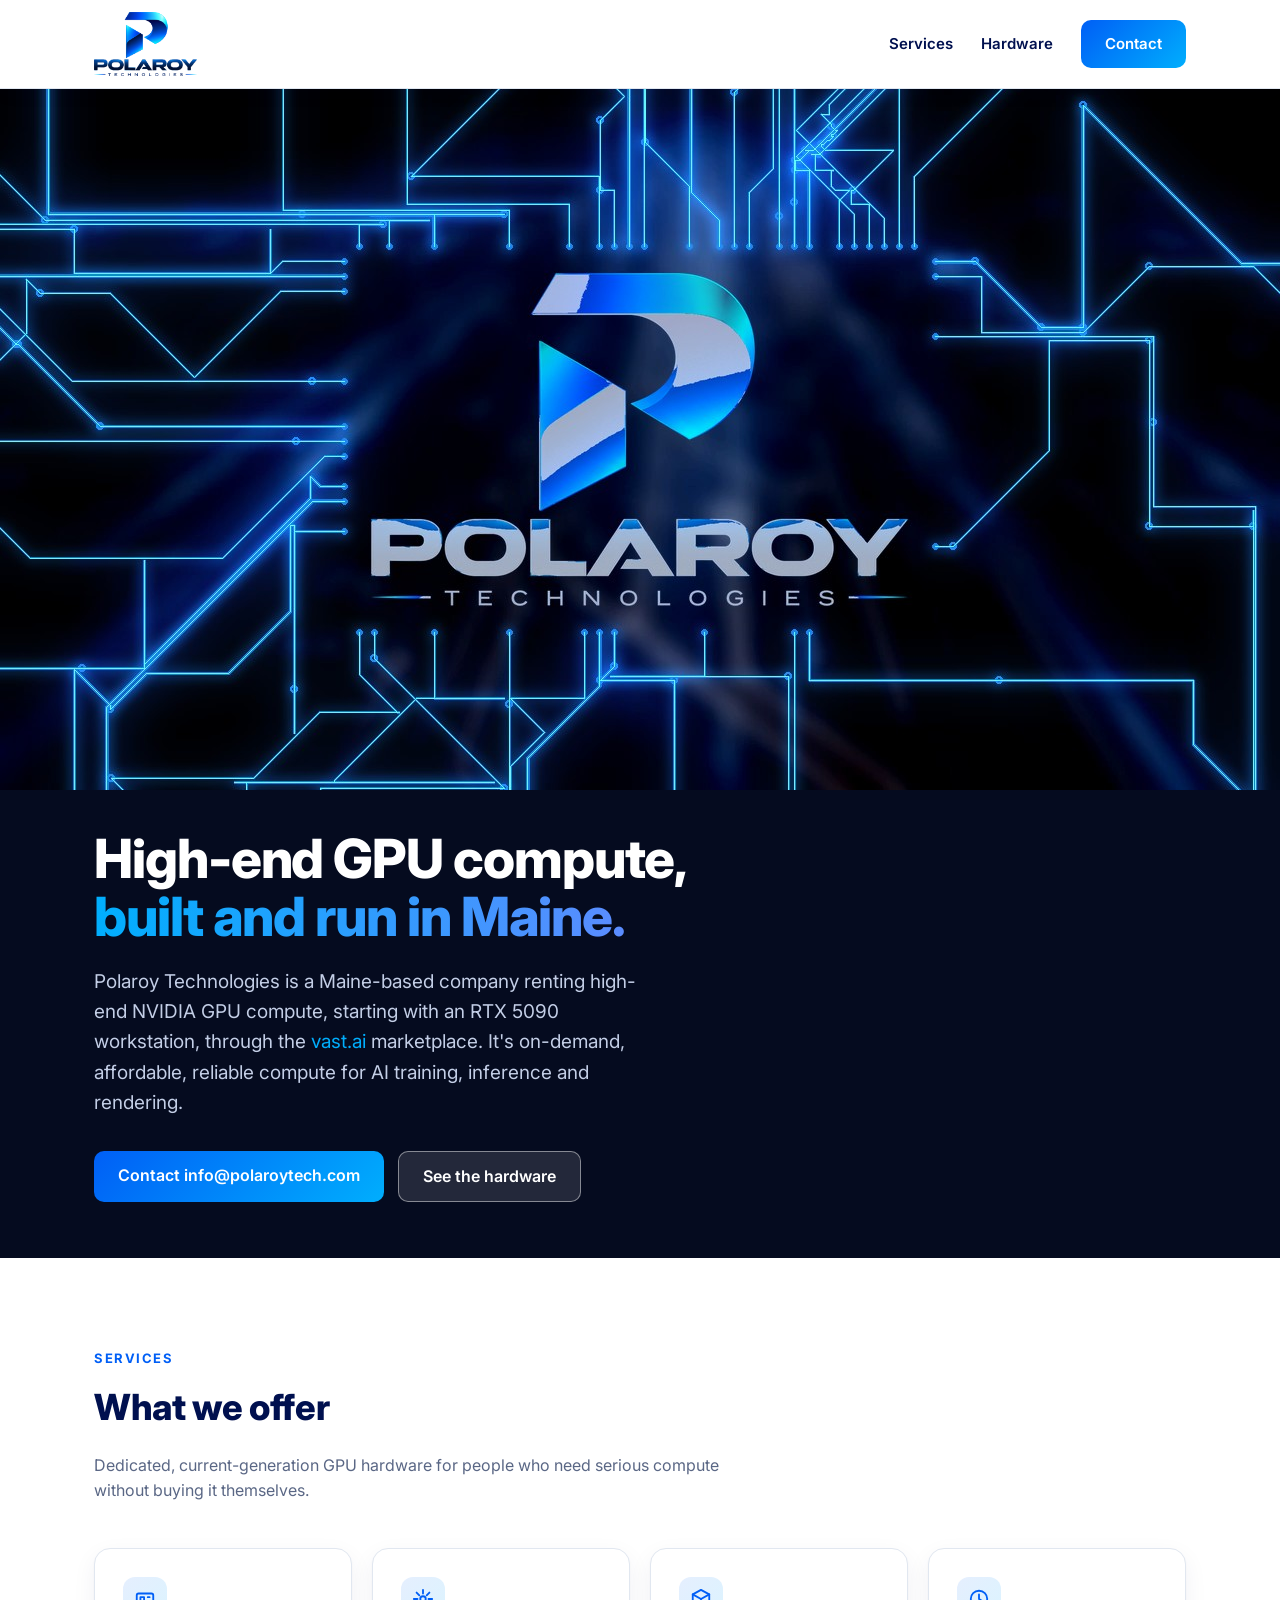
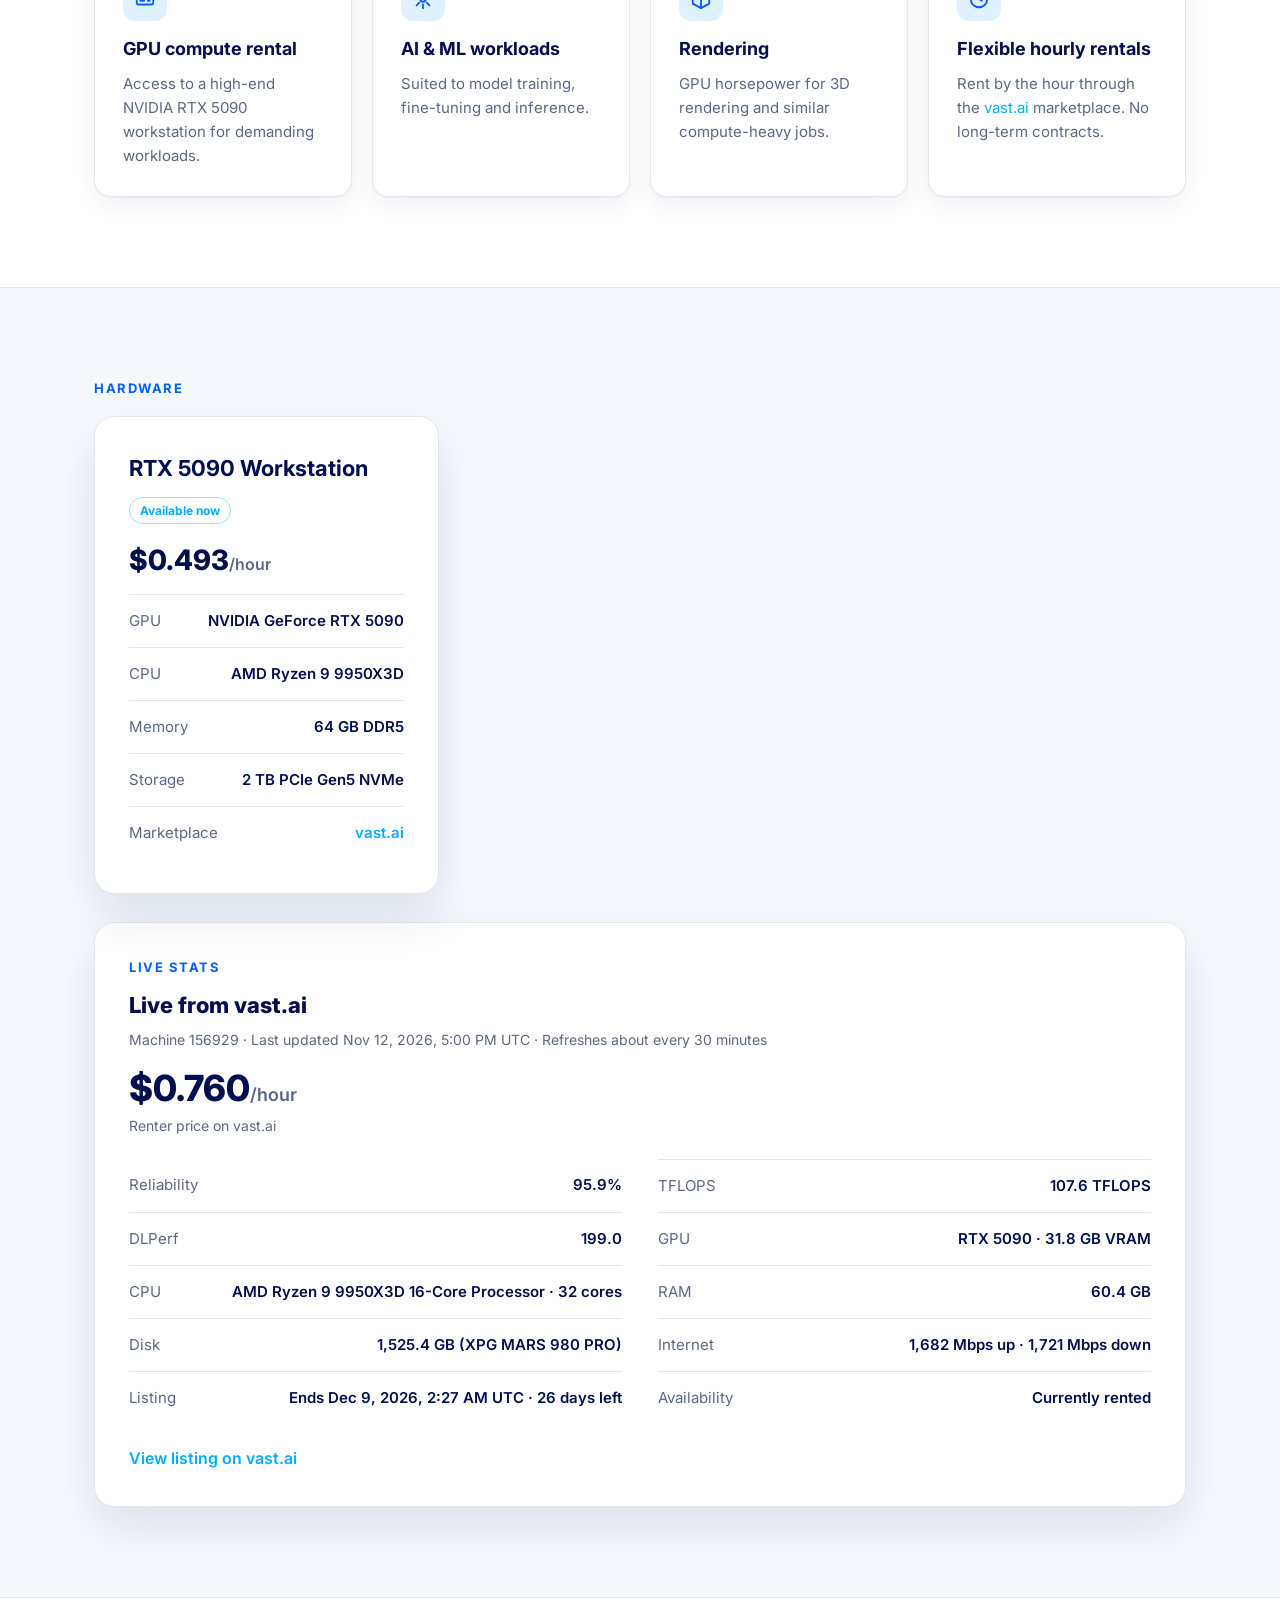
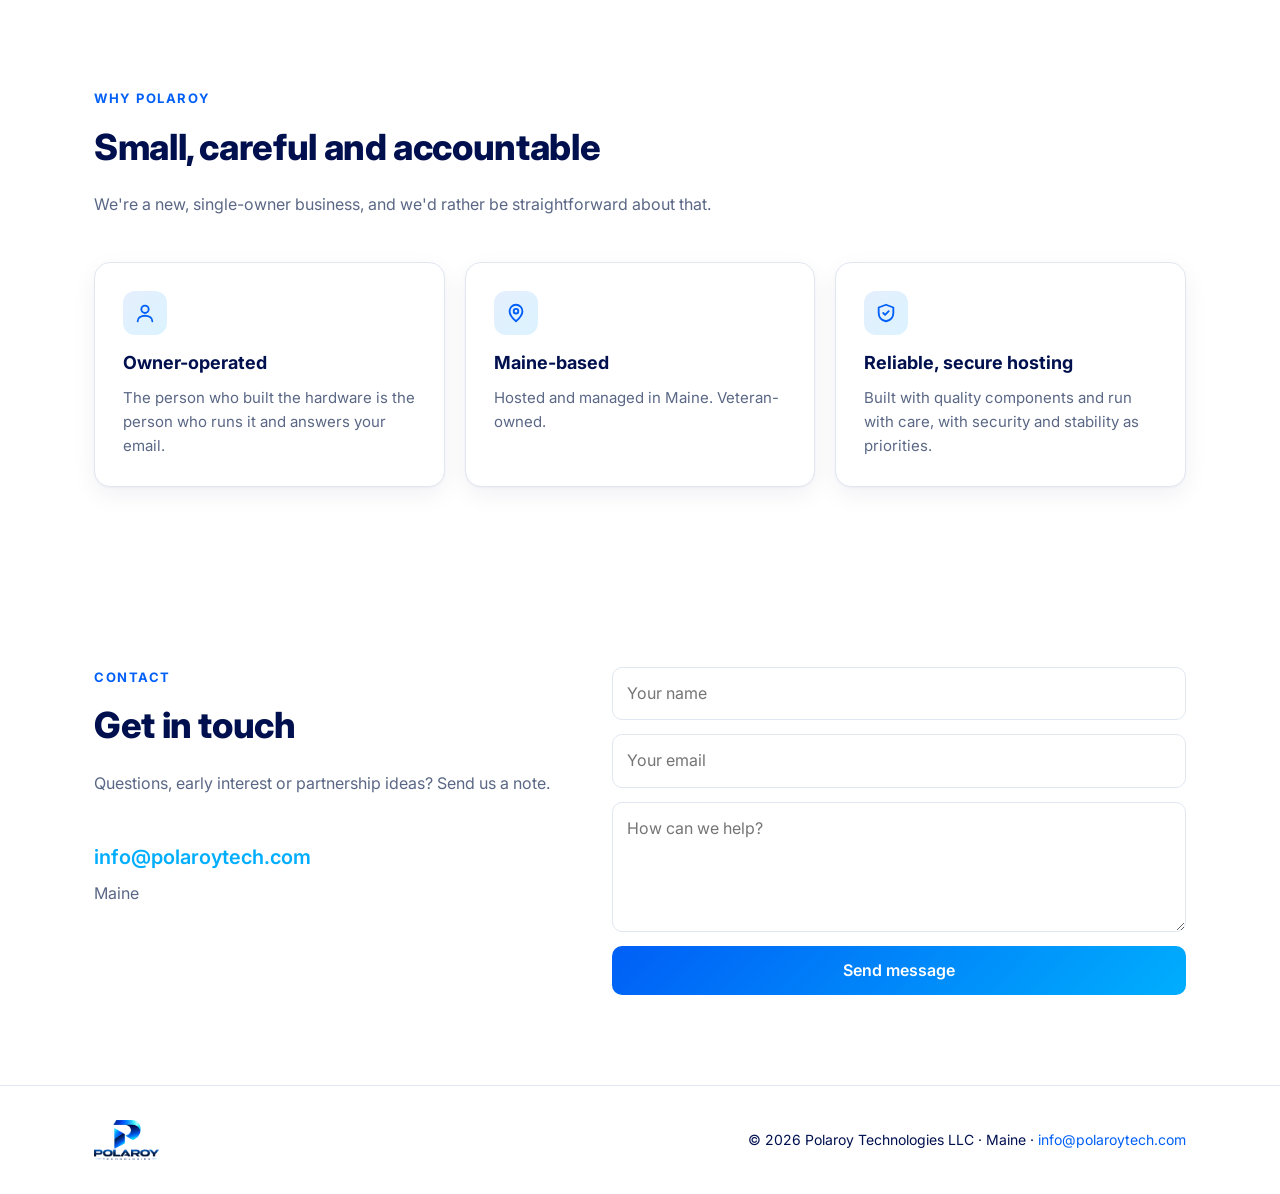
==== commit bf133a8f: "Show 'Currently rented' instead of 'Unavailable' for availability" ====
--- a/index.html
+++ b/index.html
@@ -136,11 +136,11 @@
 <div class="row"><span>Disk</span><b data-vast="disk">1,525.4 GB (XPG MARS 980 PRO)</b></div>
 <div class="row"><span>Internet</span><b data-vast="net">1,439 Mbps up · 1,482 Mbps down</b></div>
 <div class="row"><span>Listing</span><b data-vast="listing">Ends Dec 9, 2026, 2:27 AM UTC · 28 days left</b></div>
-<div class="row"><span>Availability</span><b data-vast="availability">Unavailable</b></div>
+<div class="row"><span>Availability</span><b data-vast="availability">Currently rented</b></div>
 </div>
 <p class="live-link"><a id="vast-listing-link" href="https://cloud.vast.ai/create/?machineId=156929&amp;isOfferVerified=false&amp;isOfferAvailable=false" target="_blank" rel="noopener">View listing on vast.ai</a></p>
 </div>
-<script type="application/json" id="vast-live-fallback">{"machine_id":156929,"listing_url":"https://cloud.vast.ai/create/?machineId=156929&isOfferVerified=false&isOfferAvailable=false","price_per_hour":0.4933333333333333,"reliability":0.9292969,"tflops":107.58143999999999,"dlperf":199.020874517,"gpu_name":"RTX 5090","gpu_ram_mb":32607,"cpu_name":"AMD Ryzen 9 9950X3D 16-Core Processor","cpu_cores":32,"ram_mb":61881,"disk_gb":1525.4,"disk_name":"XPG MARS 980 PRO","inet_up_mbps":1439.0,"inet_down_mbps":1481.9,"listing_end":"2026-12-09T02:27:59+00:00","duration_seconds":2417670.2429151535,"rentable":false,"rented":false,"availability":"Unavailable","last_updated":"2026-11-11T02:53:28+00:00"}</script>
+<script type="application/json" id="vast-live-fallback">{"machine_id":156929,"listing_url":"https://cloud.vast.ai/create/?machineId=156929&isOfferVerified=false&isOfferAvailable=false","price_per_hour":0.4933333333333333,"reliability":0.9292969,"tflops":107.58143999999999,"dlperf":199.020874517,"gpu_name":"RTX 5090","gpu_ram_mb":32607,"cpu_name":"AMD Ryzen 9 9950X3D 16-Core Processor","cpu_cores":32,"ram_mb":61881,"disk_gb":1525.4,"disk_name":"XPG MARS 980 PRO","inet_up_mbps":1439.0,"inet_down_mbps":1481.9,"listing_end":"2026-12-09T02:27:59+00:00","duration_seconds":2417670.2429151535,"rentable":false,"rented":false,"availability":"Currently rented","last_updated":"2026-11-11T02:53:28+00:00"}</script>
 </div></section>
 
 <section><div class="wrap"><div class="eyebrow">Why Polaroy</div><h2>Small, careful and accountable</h2><p class="sub">We're a new, single-owner business, and we'd rather be straightforward about that.</p>
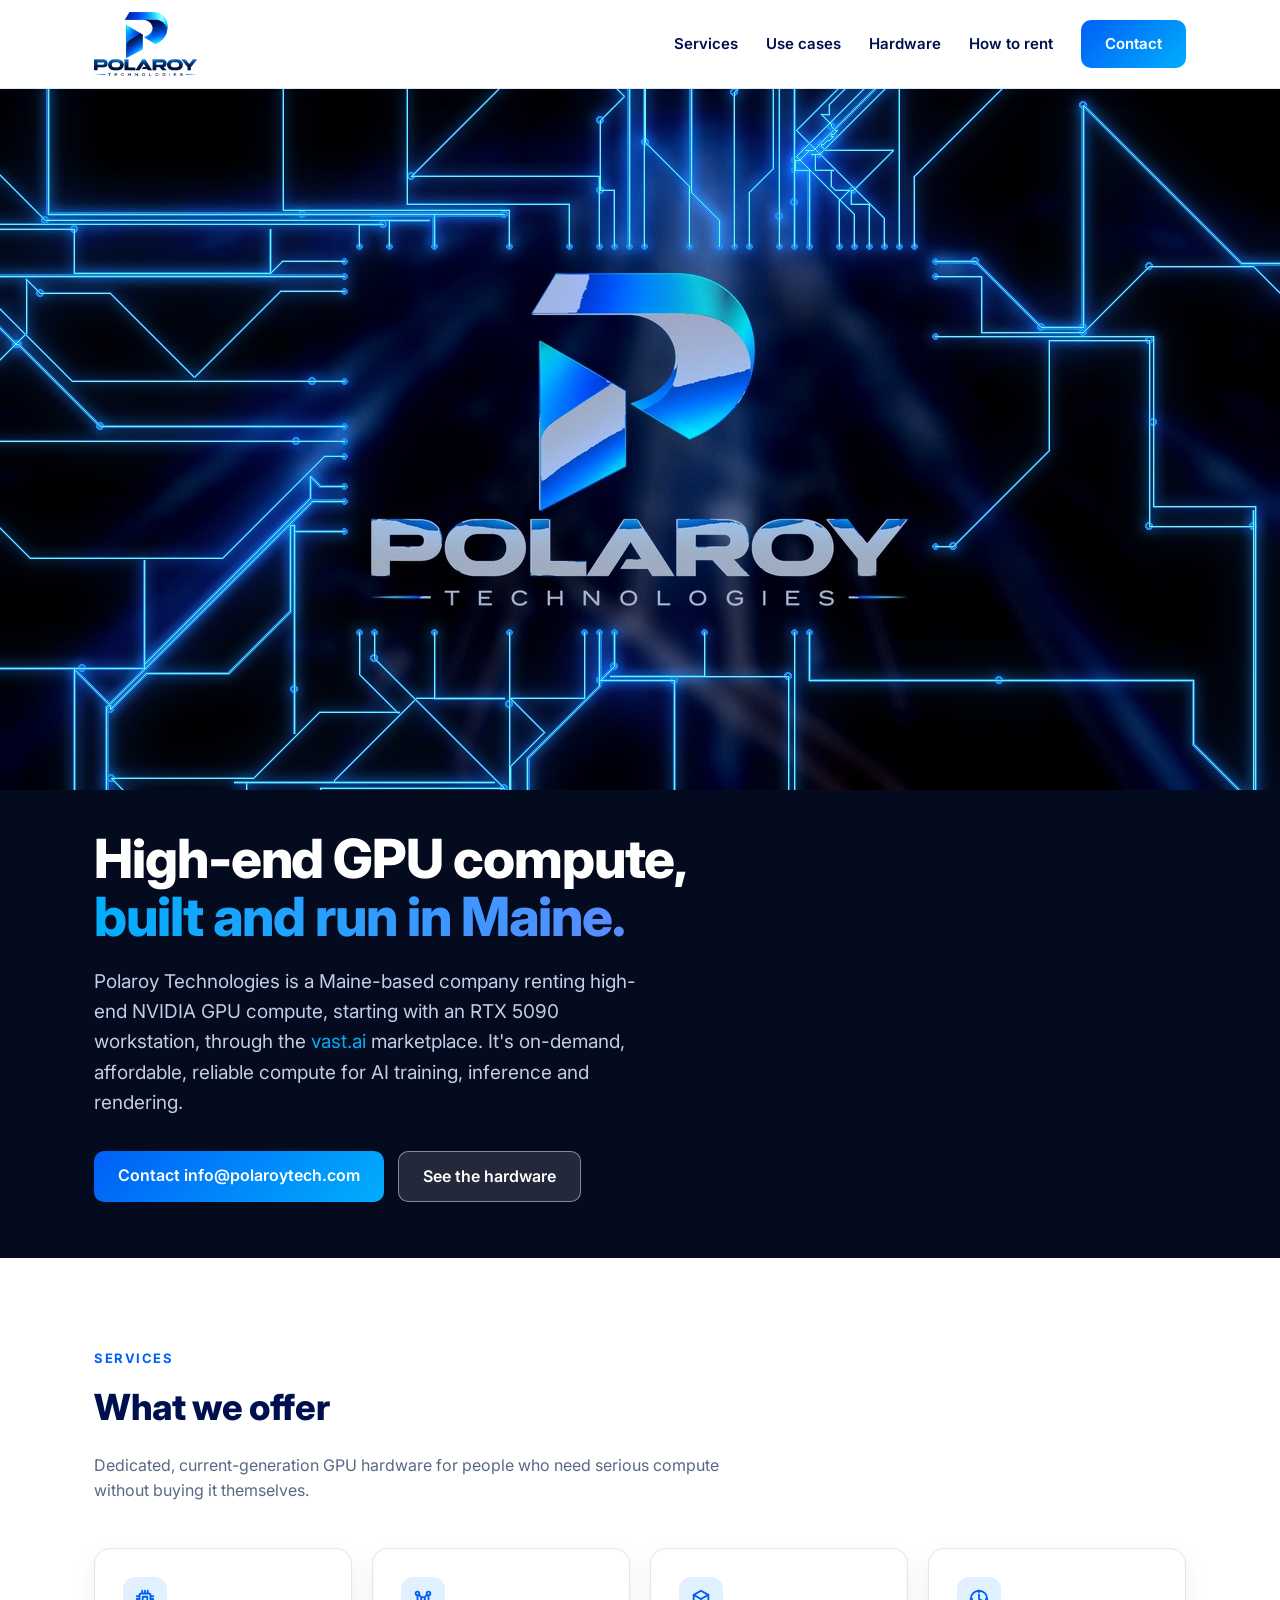
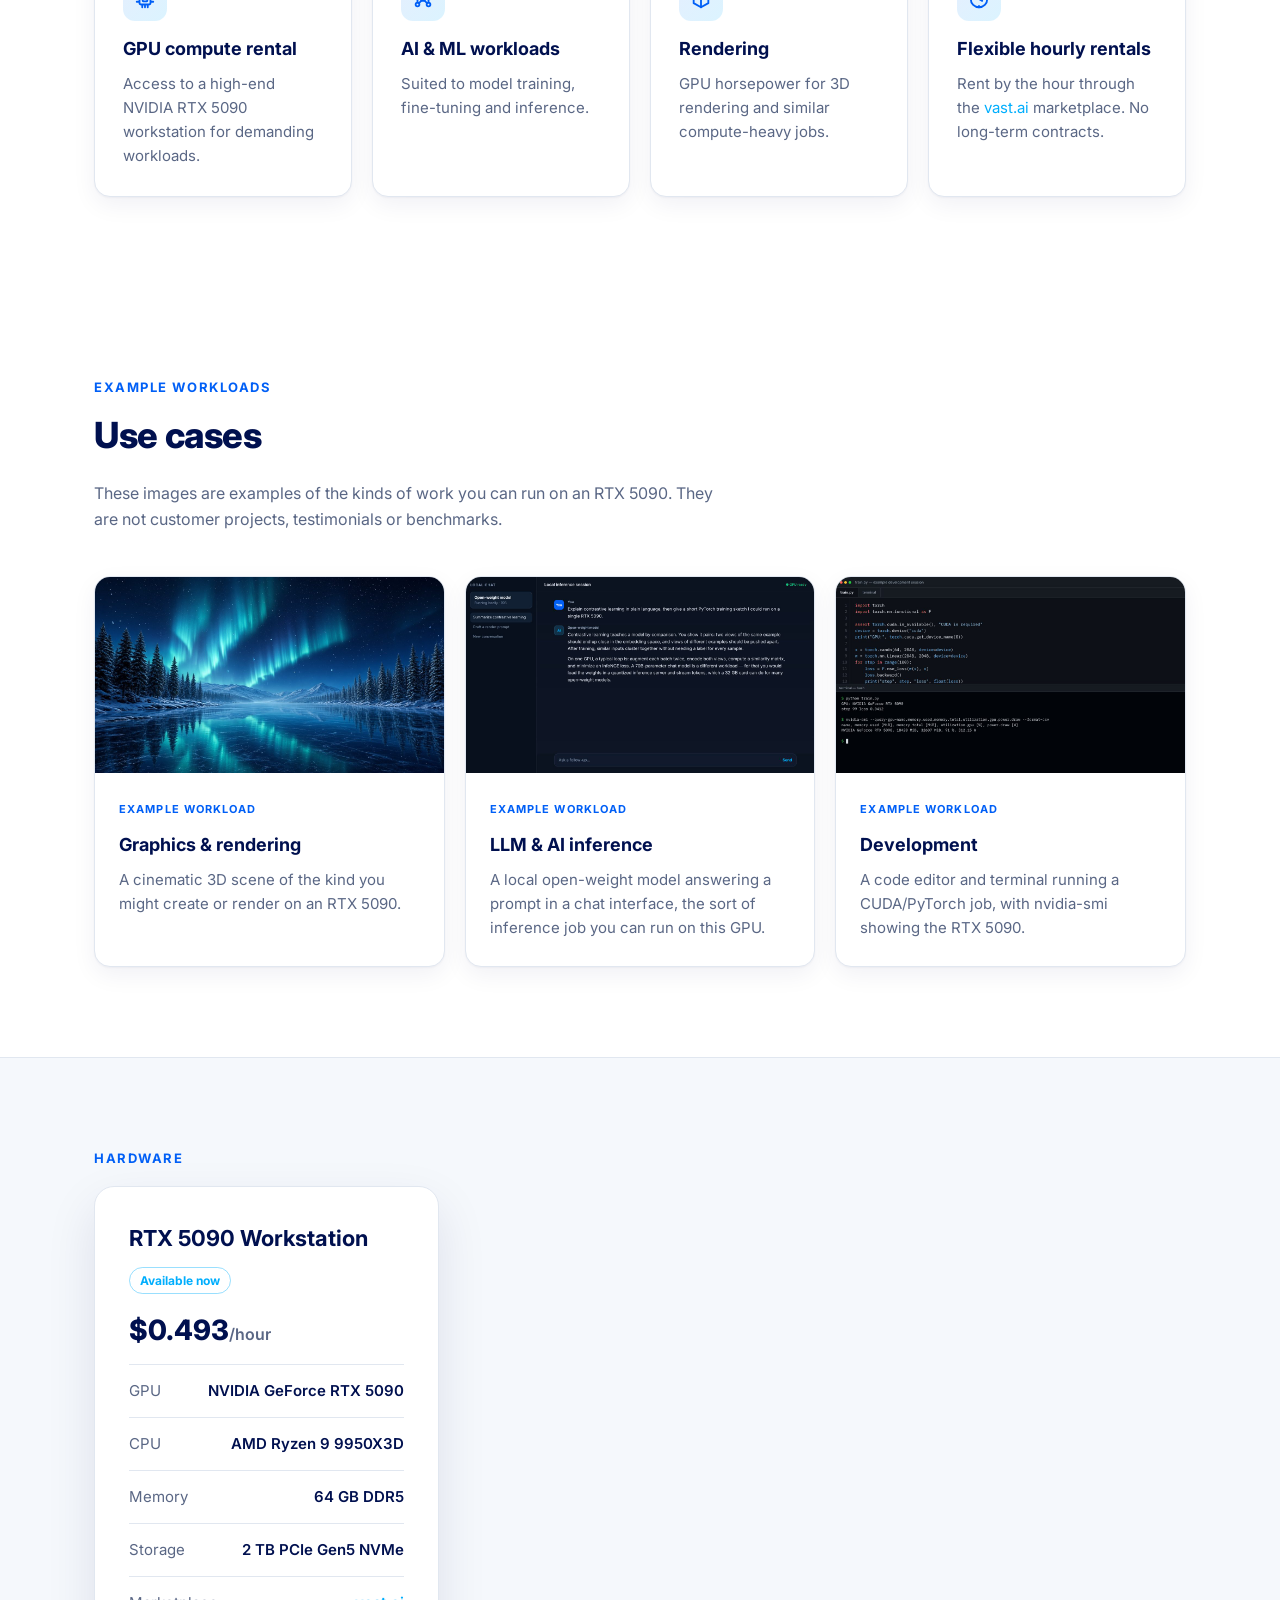
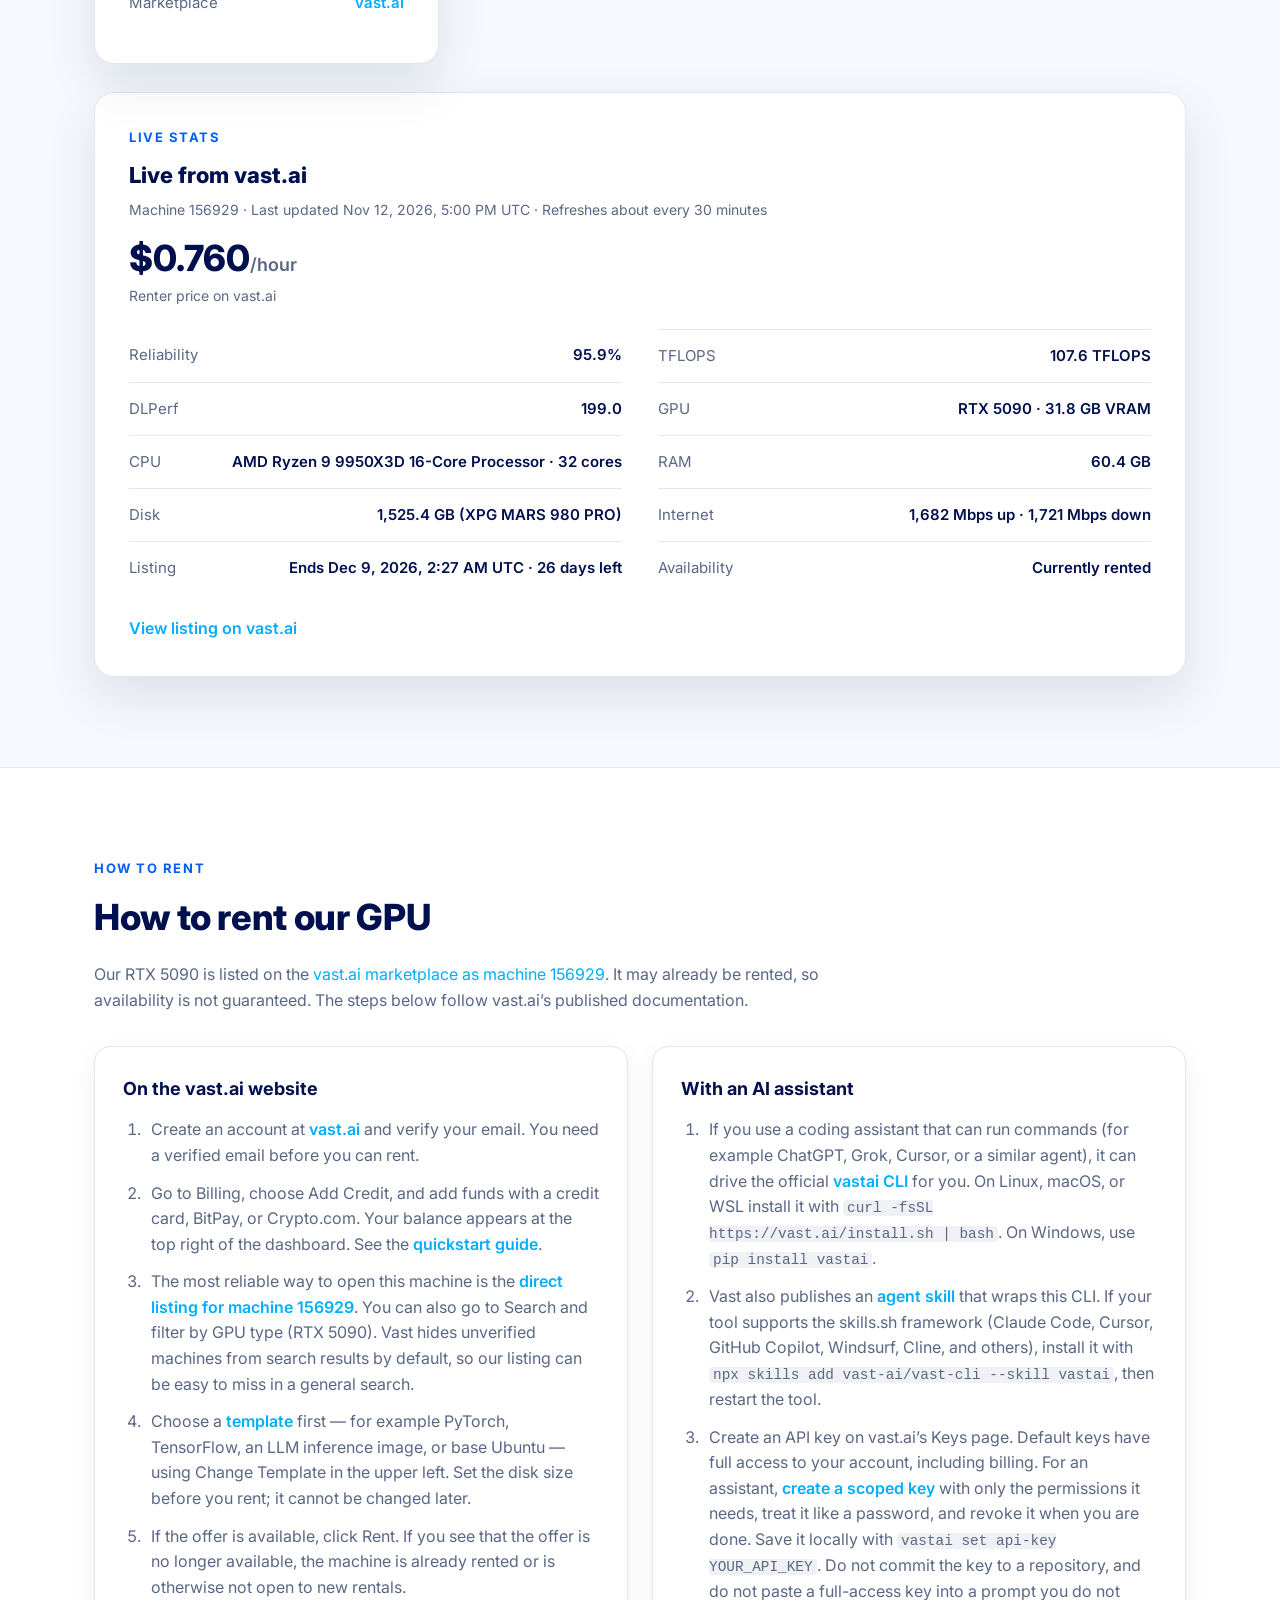
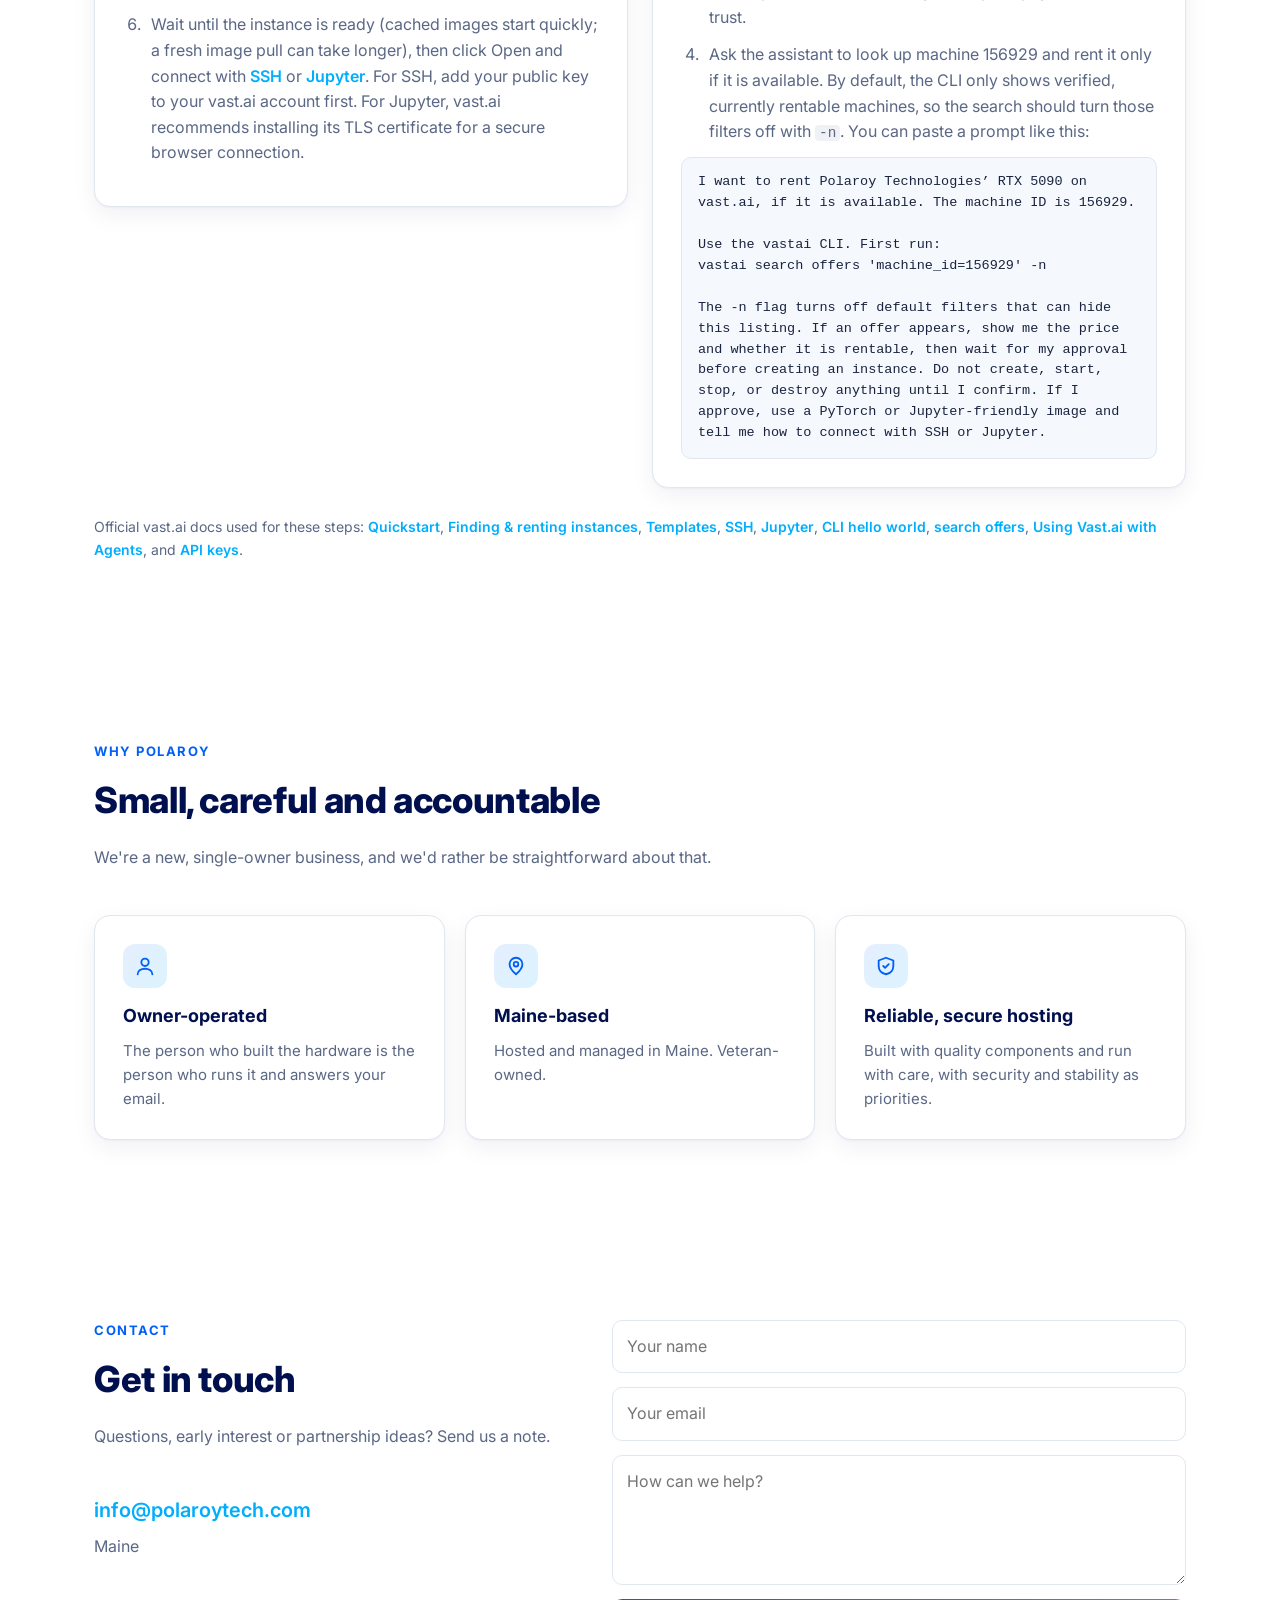
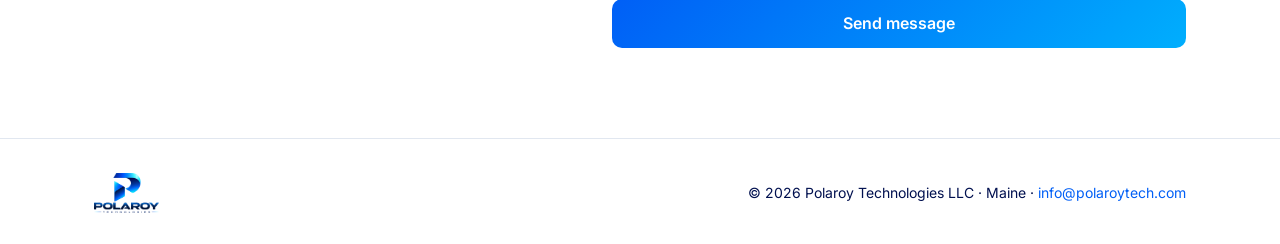
==== commit 2fb14dda: "Refresh service icons and add use cases and how-to-rent sections Replace the Services icons with cle" ====
--- a/index.html
+++ b/index.html
@@ -88,9 +88,30 @@
 .live-link{margin-top:22px}
 .live-link a{font-weight:600}
 @media(max-width:700px){.live-grid{grid-template-columns:1fr}.live-price{font-size:30px}}
+
+.usecase{padding:0;overflow:hidden;display:flex;flex-direction:column}
+.usecase img{width:100%;height:auto;aspect-ratio:16/9;object-fit:cover;display:block;background:#0b1226}
+.usecase .body{padding:22px 24px 26px}
+.usecase h3{margin:10px 0 8px}
+.example-label{display:inline-block;font-size:11px;font-weight:700;letter-spacing:.10em;text-transform:uppercase;color:var(--blue)}
+.howto-note{color:var(--muted);max-width:760px;margin:0 0 32px}
+.howto-grid{display:grid;grid-template-columns:1fr 1fr;gap:24px;align-items:start}
+.howto-path{background:var(--panel);border:1px solid var(--line);border-radius:16px;padding:28px;box-shadow:var(--shadow)}
+.howto-path h3{color:var(--navy);font-size:18px;margin:0 0 14px}
+.howto-path ol{margin:0;padding-left:22px;color:var(--muted)}
+.howto-path li{margin:0 0 12px;padding-left:6px}
+.howto-path a{font-weight:600}
+code{font-family:ui-monospace,SFMono-Regular,"IBM Plex Mono",Menlo,Consolas,monospace;font-size:.9em;background:rgba(0,16,79,.06);border-radius:4px;padding:0 4px;word-break:break-word}
+.prompt{background:var(--alt);border:1px solid var(--line);border-radius:10px;padding:14px 16px;font-family:ui-monospace,SFMono-Regular,"IBM Plex Mono",Menlo,Consolas,monospace;font-size:13.5px;line-height:1.55;color:var(--text);white-space:pre-wrap;overflow:auto;margin:12px 0 0}
+.howto-docs{margin-top:28px;color:var(--muted);font-size:14px}
+.howto-docs a{font-weight:600}
+@media(max-width:1100px){nav a{margin-left:18px}}
+@media(max-width:900px){.howto-grid{grid-template-columns:1fr}}
+section[id]{scroll-margin-top:96px}
+@media(max-width:760px){section[id]{scroll-margin-top:80px}}
 </style></head><body>
 <header><div class="wrap"><a href="#top"><img src="polaroy_logo_tight.png" alt="Polaroy Technologies"></a>
-<nav><a href="#services">Services</a><a href="#hardware">Hardware</a><a class="btn" href="#contact">Contact</a></nav></div></header>
+<nav><a href="#services">Services</a><a href="#use-cases">Use cases</a><a href="#hardware">Hardware</a><a href="#how-to-rent">How to rent</a><a class="btn" href="#contact">Contact</a></nav></div></header>
 <main id="top">
 <section class="hero"><video class="hv" autoplay muted playsinline preload="auto" poster="media/hero_combined.jpg" aria-hidden="true"><source src="media/hero_combined.mp4" type="video/mp4"></video><div class="ov"></div>
 <div class="wrap hc">
@@ -102,10 +123,19 @@
 <section id="services"><div class="wrap"><div class="eyebrow">Services</div><h2>What we offer</h2>
 <p class="sub">Dedicated, current-generation GPU hardware for people who need serious compute without buying it themselves.</p>
 <div class="grid">
-<div class="card"><div class="ico"><svg viewBox="0 0 24 24"><rect x="3" y="6" width="18" height="12" rx="2"/><path d="M7 10h4v4H7zM15 10h2M15 14h2"/></svg></div><h3>GPU compute rental</h3><p>Access to a high-end NVIDIA RTX 5090 workstation for demanding workloads.</p></div>
-<div class="card"><div class="ico"><svg viewBox="0 0 24 24"><circle cx="12" cy="12" r="3"/><path d="M12 2v4M12 18v4M2 12h4M18 12h4M5 5l3 3M16 16l3 3M5 19l3-3M16 8l3-3"/></svg></div><h3>AI &amp; ML workloads</h3><p>Suited to model training, fine-tuning and inference.</p></div>
-<div class="card"><div class="ico"><svg viewBox="0 0 24 24"><path d="M12 2l9 5v10l-9 5-9-5V7z"/><path d="M12 22V12M21 7l-9 5-9-5"/></svg></div><h3>Rendering</h3><p>GPU horsepower for 3D rendering and similar compute-heavy jobs.</p></div>
-<div class="card"><div class="ico"><svg viewBox="0 0 24 24"><circle cx="12" cy="12" r="9"/><path d="M12 7v5l3 2"/></svg></div><h3>Flexible hourly rentals</h3><p>Rent by the hour through the <a href="https://cloud.vast.ai/create/?machineId=156929&amp;isOfferVerified=false&amp;isOfferAvailable=false" target="_blank" rel="noopener">vast.ai</a> marketplace. No long-term contracts.</p></div>
+<div class="card"><div class="ico"><svg viewBox="0 0 24 24" aria-hidden="true"><rect x="6" y="6" width="12" height="12" rx="2"/><rect x="9.5" y="9.5" width="5" height="5" rx="0.5"/><path d="M9 3v2M12 3v2M15 3v2M9 19v2M12 19v2M15 19v2M3 9h2M3 12h2M3 15h2M19 9h2M19 12h2M19 15h2"/></svg></div><h3>GPU compute rental</h3><p>Access to a high-end NVIDIA RTX 5090 workstation for demanding workloads.</p></div>
+<div class="card"><div class="ico"><svg viewBox="0 0 24 24" aria-hidden="true"><circle cx="6" cy="6" r="2"/><circle cx="18" cy="6" r="2"/><circle cx="12" cy="12" r="2.1"/><circle cx="6" cy="18" r="2"/><circle cx="18" cy="18" r="2"/><path d="M7.5 7.5l2.8 2.8M16.5 7.5l-2.8 2.8M10.3 13.7L7.6 16.4M13.7 13.7l2.7 2.7M6 8.2v7.6M18 8.2v7.6"/></svg></div><h3>AI &amp; ML workloads</h3><p>Suited to model training, fine-tuning and inference.</p></div>
+<div class="card"><div class="ico"><svg viewBox="0 0 24 24" aria-hidden="true"><path d="M12 3l8 4.5v9L12 21l-8-4.5v-9L12 3z"/><path d="M12 12l8-4.5M12 12v9M12 12L4 7.5"/></svg></div><h3>Rendering</h3><p>GPU horsepower for 3D rendering and similar compute-heavy jobs.</p></div>
+<div class="card"><div class="ico"><svg viewBox="0 0 24 24" aria-hidden="true"><circle cx="12" cy="12" r="9"/><path d="M12 7v5l3.5 2"/><path d="M12 3v1.5M12 19.5V21M3 12h1.5M19.5 12H21"/></svg></div><h3>Flexible hourly rentals</h3><p>Rent by the hour through the <a href="https://cloud.vast.ai/create/?machineId=156929&amp;isOfferVerified=false&amp;isOfferAvailable=false" target="_blank" rel="noopener">vast.ai</a> marketplace. No long-term contracts.</p></div>
+</div></div></section>
+
+
+<section id="use-cases"><div class="wrap"><div class="eyebrow">Example workloads</div><h2>Use cases</h2>
+<p class="sub">These images are examples of the kinds of work you can run on an RTX 5090. They are not customer projects, testimonials or benchmarks.</p>
+<div class="grid grid3">
+<div class="card usecase"><img src="media/usecase-rendering.jpg" alt="Example 3D render of the aurora over a frozen lake, illustrating a graphics workload" width="1280" height="720"><div class="body"><div class="example-label">Example workload</div><h3>Graphics &amp; rendering</h3><p>A cinematic 3D scene of the kind you might create or render on an RTX 5090.</p></div></div>
+<div class="card usecase"><img src="media/usecase-chat.jpg" alt="Example local open-model chat interface answering a prompt, illustrating an LLM inference workload" width="1280" height="720"><div class="body"><div class="example-label">Example workload</div><h3>LLM &amp; AI inference</h3><p>A local open-weight model answering a prompt in a chat interface, the sort of inference job you can run on this GPU.</p></div></div>
+<div class="card usecase"><img src="media/usecase-dev.jpg" alt="Example code editor and terminal running a PyTorch job and nvidia-smi on an RTX 5090, illustrating a development workload" width="1280" height="720"><div class="body"><div class="example-label">Example workload</div><h3>Development</h3><p>A code editor and terminal running a CUDA/PyTorch job, with nvidia-smi showing the RTX 5090.</p></div></div>
 </div></div></section>
 
 <section id="hardware" class="alt"><div class="wrap"><div class="eyebrow">Hardware</div>
@@ -141,6 +171,42 @@
 <p class="live-link"><a id="vast-listing-link" href="https://cloud.vast.ai/create/?machineId=156929&amp;isOfferVerified=false&amp;isOfferAvailable=false" target="_blank" rel="noopener">View listing on vast.ai</a></p>
 </div>
 <script type="application/json" id="vast-live-fallback">{"machine_id":156929,"listing_url":"https://cloud.vast.ai/create/?machineId=156929&isOfferVerified=false&isOfferAvailable=false","price_per_hour":0.4933333333333333,"reliability":0.9292969,"tflops":107.58143999999999,"dlperf":199.020874517,"gpu_name":"RTX 5090","gpu_ram_mb":32607,"cpu_name":"AMD Ryzen 9 9950X3D 16-Core Processor","cpu_cores":32,"ram_mb":61881,"disk_gb":1525.4,"disk_name":"XPG MARS 980 PRO","inet_up_mbps":1439.0,"inet_down_mbps":1481.9,"listing_end":"2026-12-09T02:27:59+00:00","duration_seconds":2417670.2429151535,"rentable":false,"rented":false,"availability":"Currently rented","last_updated":"2026-11-11T02:53:28+00:00"}</script>
+</div></section>
+
+
+<section id="how-to-rent"><div class="wrap">
+<div class="eyebrow">How to rent</div>
+<h2>How to rent our GPU</h2>
+<p class="howto-note">Our RTX 5090 is listed on the <a href="https://cloud.vast.ai/create/?machineId=156929" target="_blank" rel="noopener">vast.ai marketplace as machine 156929</a>. It may already be rented, so availability is not guaranteed. The steps below follow vast.ai’s published documentation.</p>
+<div class="howto-grid">
+<div class="howto-path">
+<h3>On the vast.ai website</h3>
+<ol>
+<li>Create an account at <a href="https://cloud.vast.ai/" target="_blank" rel="noopener">vast.ai</a> and verify your email. You need a verified email before you can rent.</li>
+<li>Go to Billing, choose Add Credit, and add funds with a credit card, BitPay, or Crypto.com. Your balance appears at the top right of the dashboard. See the <a href="https://docs.vast.ai/guides/get-started/quickstart" target="_blank" rel="noopener">quickstart guide</a>.</li>
+<li>The most reliable way to open this machine is the <a href="https://cloud.vast.ai/create/?machineId=156929" target="_blank" rel="noopener">direct listing for machine 156929</a>. You can also go to Search and filter by GPU type (RTX 5090). Vast hides unverified machines from search results by default, so our listing can be easy to miss in a general search.</li>
+<li>Choose a <a href="https://docs.vast.ai/guides/instances/choosing/templates" target="_blank" rel="noopener">template</a> first — for example PyTorch, TensorFlow, an LLM inference image, or base Ubuntu — using Change Template in the upper left. Set the disk size before you rent; it cannot be changed later.</li>
+<li>If the offer is available, click Rent. If you see that the offer is no longer available, the machine is already rented or is otherwise not open to new rentals.</li>
+<li>Wait until the instance is ready (cached images start quickly; a fresh image pull can take longer), then click Open and connect with <a href="https://docs.vast.ai/guides/instances/connect/ssh" target="_blank" rel="noopener">SSH</a> or <a href="https://docs.vast.ai/guides/instances/connect/jupyter" target="_blank" rel="noopener">Jupyter</a>. For SSH, add your public key to your vast.ai account first. For Jupyter, vast.ai recommends installing its TLS certificate for a secure browser connection.</li>
+</ol>
+</div>
+<div class="howto-path">
+<h3>With an AI assistant</h3>
+<ol>
+<li>If you use a coding assistant that can run commands (for example ChatGPT, Grok, Cursor, or a similar agent), it can drive the official <a href="https://docs.vast.ai/cli/hello-world" target="_blank" rel="noopener">vastai CLI</a> for you. On Linux, macOS, or WSL install it with <code>curl -fsSL https://vast.ai/install.sh | bash</code>. On Windows, use <code>pip install vastai</code>.</li>
+<li>Vast also publishes an <a href="https://docs.vast.ai/guides/get-started/agents" target="_blank" rel="noopener">agent skill</a> that wraps this CLI. If your tool supports the skills.sh framework (Claude Code, Cursor, GitHub Copilot, Windsurf, Cline, and others), install it with <code>npx skills add vast-ai/vast-cli --skill vastai</code>, then restart the tool.</li>
+<li>Create an API key on vast.ai’s Keys page. Default keys have full access to your account, including billing. For an assistant, <a href="https://docs.vast.ai/guides/reference/api-keys" target="_blank" rel="noopener">create a scoped key</a> with only the permissions it needs, treat it like a password, and revoke it when you are done. Save it locally with <code>vastai set api-key YOUR_API_KEY</code>. Do not commit the key to a repository, and do not paste a full-access key into a prompt you do not trust.</li>
+<li>Ask the assistant to look up machine 156929 and rent it only if it is available. By default, the CLI only shows verified, currently rentable machines, so the search should turn those filters off with <code>-n</code>. You can paste a prompt like this:</li>
+</ol>
+<pre class="prompt">I want to rent Polaroy Technologies’ RTX 5090 on vast.ai, if it is available. The machine ID is 156929.
+
+Use the vastai CLI. First run:
+vastai search offers 'machine_id=156929' -n
+
+The -n flag turns off default filters that can hide this listing. If an offer appears, show me the price and whether it is rentable, then wait for my approval before creating an instance. Do not create, start, stop, or destroy anything until I confirm. If I approve, use a PyTorch or Jupyter-friendly image and tell me how to connect with SSH or Jupyter.</pre>
+</div>
+</div>
+<p class="howto-docs">Official vast.ai docs used for these steps: <a href="https://docs.vast.ai/guides/get-started/quickstart" target="_blank" rel="noopener">Quickstart</a>, <a href="https://docs.vast.ai/guides/instances/choosing/find-and-rent" target="_blank" rel="noopener">Finding &amp; renting instances</a>, <a href="https://docs.vast.ai/guides/instances/choosing/templates" target="_blank" rel="noopener">Templates</a>, <a href="https://docs.vast.ai/guides/instances/connect/ssh" target="_blank" rel="noopener">SSH</a>, <a href="https://docs.vast.ai/guides/instances/connect/jupyter" target="_blank" rel="noopener">Jupyter</a>, <a href="https://docs.vast.ai/cli/hello-world" target="_blank" rel="noopener">CLI hello world</a>, <a href="https://docs.vast.ai/cli/reference/search-offers" target="_blank" rel="noopener">search offers</a>, <a href="https://docs.vast.ai/guides/get-started/agents" target="_blank" rel="noopener">Using Vast.ai with Agents</a>, and <a href="https://docs.vast.ai/guides/reference/api-keys" target="_blank" rel="noopener">API keys</a>.</p>
 </div></section>
 
 <section><div class="wrap"><div class="eyebrow">Why Polaroy</div><h2>Small, careful and accountable</h2><p class="sub">We're a new, single-owner business, and we'd rather be straightforward about that.</p>
